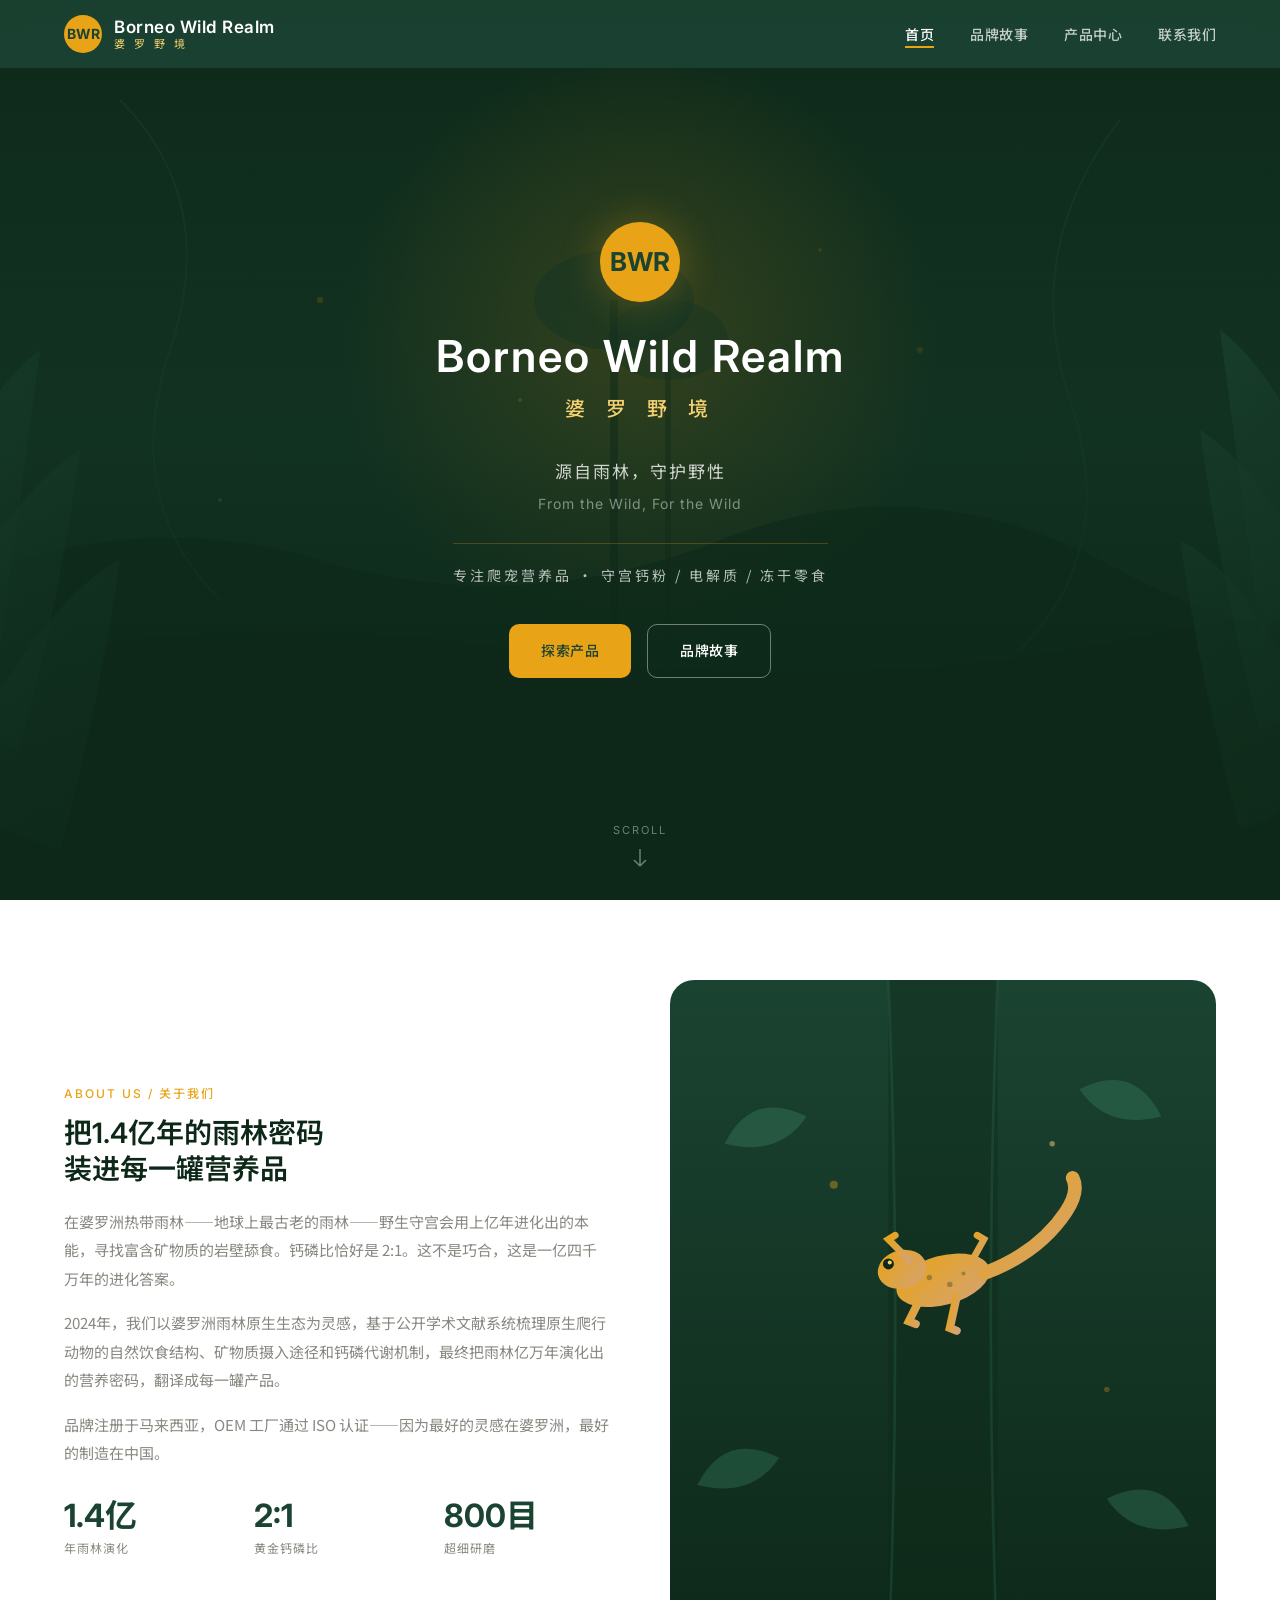
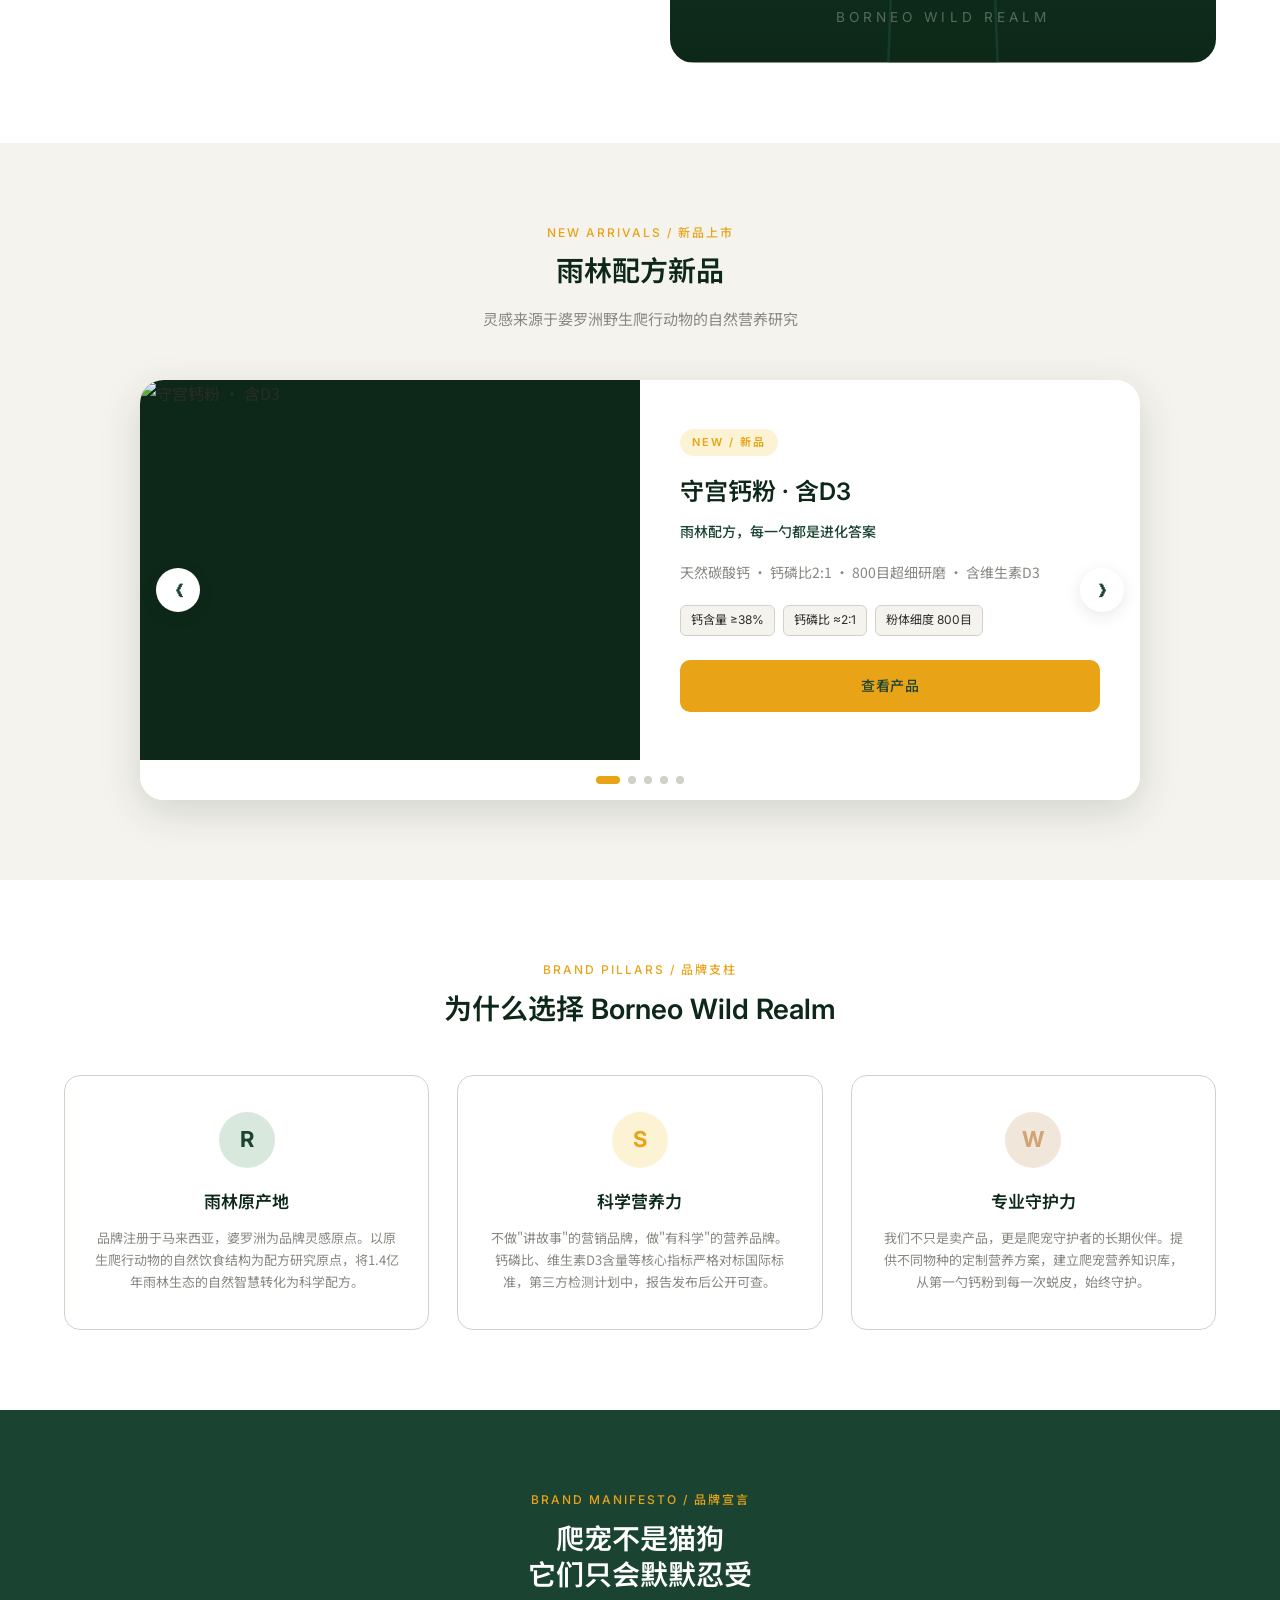
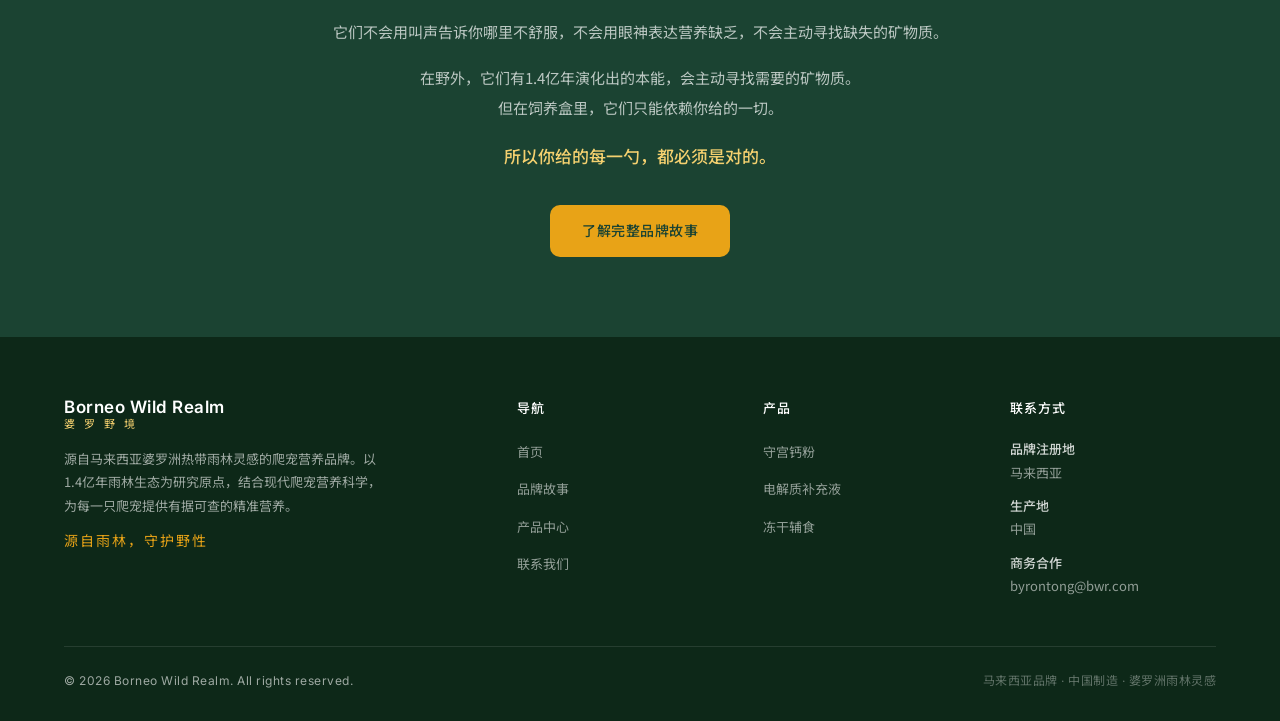
==== index.html @ 3289ec3a "Update brand content per new strategy docs - Fix compliance red lines: change field research claims " ====
<!DOCTYPE html>
<html lang="zh-CN">
<head>
  <meta charset="UTF-8">
  <meta name="viewport" content="width=device-width, initial-scale=1.0">
  <title>Borneo Wild Realm 婆罗野境 | 源自雨林，守护野性</title>
  <meta name="description" content="Borneo Wild Realm 婆罗野境 — 源自马来西亚婆罗洲雨林灵感的爬宠营养品牌。主营守宫钙粉、电解质补充液、冻干爬宠零食。马来西亚品牌，中国制造。">
  <meta name="keywords" content="爬宠营养,守宫钙粉,爬宠钙粉,电解质,冻干零食,Borneo Wild Realm,婆罗野境,豹纹守宫">
  <link rel="icon" href="data:image/svg+xml,<svg xmlns='http://www.w3.org/2000/svg' viewBox='0 0 100 100'><circle cx='50' cy='50' r='50' fill='%23E8A317'/><text x='50' y='62' text-anchor='middle' font-family='Inter,sans-serif' font-size='32' font-weight='700' fill='%231B4332'>BWR</text></svg>">
  <link rel="stylesheet" href="css/style.css">
</head>
<body>

  <!-- ========== 导航栏 ========== -->
  <nav class="navbar">
    <div class="nav-inner">
      <a href="index.html" class="nav-logo">
        <div class="nav-logo-icon">BWR</div>
        <div class="nav-logo-text">
          Borneo Wild Realm
          <div class="cn">婆 罗 野 境</div>
        </div>
      </a>
      <button class="nav-toggle" aria-label="菜单">
        <span></span><span></span><span></span>
      </button>
      <ul class="nav-links">
        <li><a href="index.html">首页</a></li>
        <li><a href="story.html">品牌故事</a></li>
        <li><a href="products.html">产品中心</a></li>
        <li><a href="contact.html">联系我们</a></li>
      </ul>
    </div>
  </nav>

  <!-- ========== Hero Banner ========== -->
  <section class="hero">
    <div class="hero-bg">
      <!-- 雨林主题 SVG 插画 -->
      <svg viewBox="0 0 1440 900" preserveAspectRatio="xMidYMid slice" xmlns="http://www.w3.org/2000/svg">
        <defs>
          <linearGradient id="skyGrad" x1="0" y1="0" x2="0" y2="1">
            <stop offset="0%" stop-color="#0D2818"/>
            <stop offset="50%" stop-color="#1B4332"/>
            <stop offset="100%" stop-color="#0D2818"/>
          </linearGradient>
          <linearGradient id="leafGrad" x1="0" y1="0" x2="1" y2="1">
            <stop offset="0%" stop-color="#2D6A4F"/>
            <stop offset="100%" stop-color="#1B4332"/>
          </linearGradient>
          <radialGradient id="sunGlow" cx="0.5" cy="0.5" r="0.5">
            <stop offset="0%" stop-color="#E8A317" stop-opacity="0.4"/>
            <stop offset="100%" stop-color="#E8A317" stop-opacity="0"/>
          </radialGradient>
        </defs>
        <!-- 背景渐变 -->
        <rect width="1440" height="900" fill="url(#skyGrad)"/>
        <!-- 阳光光晕 -->
        <circle cx="720" cy="350" r="300" fill="url(#sunGlow)"/>
        <!-- 远景山轮廓 -->
        <path d="M0,600 Q200,500 400,560 T800,540 T1200,570 T1440,550 L1440,900 L0,900 Z" fill="#0D2818" opacity="0.6"/>
        <path d="M0,680 Q300,600 600,650 T1200,640 T1440,660 L1440,900 L0,900 Z" fill="#0D2818" opacity="0.8"/>
        <!-- 左侧大叶植物 -->
        <g transform="translate(0,200)">
          <path d="M-20,400 Q50,200 120,150 Q100,300 80,450 Q40,430 -20,400 Z" fill="url(#leafGrad)" opacity="0.7"/>
          <path d="M-20,500 Q80,300 160,250 Q140,400 100,550 Q50,530 -20,500 Z" fill="url(#leafGrad)" opacity="0.6"/>
          <path d="M20,600 Q120,400 200,360 Q180,500 140,650 Q80,630 20,600 Z" fill="url(#leafGrad)" opacity="0.5"/>
        </g>
        <!-- 右侧大叶植物 -->
        <g transform="translate(1240,180)">
          <path d="M200,400 Q130,200 60,150 Q80,300 100,450 Q140,430 200,400 Z" fill="url(#leafGrad)" opacity="0.7"/>
          <path d="M200,500 Q120,300 40,250 Q60,400 100,550 Q150,530 200,500 Z" fill="url(#leafGrad)" opacity="0.6"/>
          <path d="M180,600 Q100,400 20,360 Q40,500 80,650 Q130,630 180,600 Z" fill="url(#leafGrad)" opacity="0.5"/>
        </g>
        <!-- 树干 -->
        <rect x="690" y="300" width="8" height="600" fill="#0D2818" opacity="0.5"/>
        <rect x="745" y="350" width="6" height="550" fill="#0D2818" opacity="0.4"/>
        <!-- 树叶冠 -->
        <ellipse cx="694" cy="300" rx="80" ry="50" fill="#1B4332" opacity="0.5"/>
        <ellipse cx="748" cy="340" rx="60" ry="40" fill="#1B4332" opacity="0.4"/>
        <!-- 藤蔓 -->
        <path d="M200,100 Q300,200 250,350 Q200,500 300,600" stroke="#2D6A4F" stroke-width="2" fill="none" opacity="0.3"/>
        <path d="M1200,120 Q1100,250 1150,400 Q1200,550 1100,650" stroke="#2D6A4F" stroke-width="2" fill="none" opacity="0.3"/>
        <!-- 漂浮的光斑 -->
        <circle cx="400" cy="300" r="3" fill="#E8A317" opacity="0.4"/>
        <circle cx="900" cy="250" r="2" fill="#E8A317" opacity="0.3"/>
        <circle cx="600" cy="400" r="2" fill="#F4D06F" opacity="0.4"/>
        <circle cx="1000" cy="350" r="3" fill="#E8A317" opacity="0.3"/>
        <circle cx="300" cy="500" r="2" fill="#F4D06F" opacity="0.3"/>
      </svg>
    </div>
    <div class="hero-overlay"></div>

    <div class="hero-content">
      <div class="hero-brand-mark">BWR</div>
      <h1>Borneo Wild Realm</h1>
      <div class="cn-name">婆 罗 野 境</div>
      <div class="slogan">源自雨林，守护野性</div>
      <div class="slogan-en">From the Wild, For the Wild</div>
      <div class="hero-business-line">专注爬宠营养品 · 守宫钙粉 / 电解质 / 冻干零食</div>
      <div class="hero-actions">
        <a href="products.html" class="btn btn-primary">探索产品</a>
        <a href="story.html" class="btn btn-outline">品牌故事</a>
      </div>
    </div>

    <div class="hero-scroll">
      <span>SCROLL</span>
      <svg width="14" height="20" viewBox="0 0 14 20" fill="none"><path d="M7 1V18M7 18L1 12M7 18L13 12" stroke="currentColor" stroke-width="1.5"/></svg>
    </div>
  </section>

  <!-- ========== 品牌简介 ========== -->
  <section class="bg-white">
    <div class="container">
      <div class="brand-intro">
        <div class="brand-intro-text fade-in">
          <div class="section-label">ABOUT US / 关于我们</div>
          <h2 class="section-title">把1.4亿年的雨林密码<br>装进每一罐营养品</h2>
          <p>在婆罗洲热带雨林——地球上最古老的雨林——野生守宫会用上亿年进化出的本能，寻找富含矿物质的岩壁舔食。钙磷比恰好是 2:1。这不是巧合，这是一亿四千万年的进化答案。</p>
          <p>2024年，我们以婆罗洲雨林原生生态为灵感，基于公开学术文献系统梳理原生爬行动物的自然饮食结构、矿物质摄入途径和钙磷代谢机制，最终把雨林亿万年演化出的营养密码，翻译成每一罐产品。</p>
          <p>品牌注册于马来西亚，OEM 工厂通过 ISO 认证——因为最好的灵感在婆罗洲，最好的制造在中国。</p>
          <div class="brand-intro-stats">
            <div class="stat-item">
              <div class="stat-num">1.4亿</div>
              <div class="stat-label">年雨林演化</div>
            </div>
            <div class="stat-item">
              <div class="stat-num">2:1</div>
              <div class="stat-label">黄金钙磷比</div>
            </div>
            <div class="stat-item">
              <div class="stat-num">800目</div>
              <div class="stat-label">超细研磨</div>
            </div>
          </div>
        </div>
        <div class="brand-intro-visual fade-in fade-in-delay-1">
          <!-- 雨林守宫 SVG 插画 -->
          <svg viewBox="0 0 400 500" xmlns="http://www.w3.org/2000/svg">
            <defs>
              <linearGradient id="bgGrad" x1="0" y1="0" x2="0" y2="1">
                <stop offset="0%" stop-color="#1B4332"/>
                <stop offset="100%" stop-color="#0D2818"/>
              </linearGradient>
              <linearGradient id="geckoGrad" x1="0" y1="0" x2="1" y2="1">
                <stop offset="0%" stop-color="#E8A317"/>
                <stop offset="100%" stop-color="#D4A373"/>
              </linearGradient>
            </defs>
            <rect width="400" height="500" fill="url(#bgGrad)"/>
            <!-- 树干 -->
            <rect x="160" y="0" width="80" height="500" fill="#0D2818" opacity="0.4"/>
            <path d="M160,0 Q170,250 160,500" stroke="#2D6A4F" stroke-width="2" fill="none" opacity="0.3"/>
            <path d="M240,0 Q230,250 240,500" stroke="#2D6A4F" stroke-width="2" fill="none" opacity="0.3"/>
            <!-- 叶子 -->
            <path d="M100,100 Q60,80 40,120 Q80,130 100,100 Z" fill="#2D6A4F" opacity="0.6"/>
            <path d="M300,80 Q340,60 360,100 Q320,110 300,80 Z" fill="#2D6A4F" opacity="0.6"/>
            <path d="M80,350 Q40,330 20,370 Q60,380 80,350 Z" fill="#2D6A4F" opacity="0.5"/>
            <path d="M320,380 Q360,360 380,400 Q340,410 320,380 Z" fill="#2D6A4F" opacity="0.5"/>
            <!-- 守宫身体 -->
            <g transform="translate(200,220)">
              <!-- 身体 -->
              <ellipse cx="0" cy="0" rx="35" ry="18" fill="url(#geckoGrad)" transform="rotate(-15)"/>
              <!-- 头部 -->
              <ellipse cx="-30" cy="-8" rx="18" ry="14" fill="url(#geckoGrad)" transform="rotate(-15 -30 -8)"/>
              <!-- 眼睛 -->
              <circle cx="-40" cy="-12" r="4" fill="#0D2818"/>
              <circle cx="-39" cy="-13" r="1.5" fill="#F4D06F"/>
              <!-- 尾巴 -->
              <path d="M30,-5 Q70,-20 90,-50 Q100,-65 95,-75" stroke="url(#geckoGrad)" stroke-width="10" fill="none" stroke-linecap="round"/>
              <!-- 腿 -->
              <path d="M-15,10 L-25,30 L-20,32" stroke="url(#geckoGrad)" stroke-width="6" fill="none" stroke-linecap="round"/>
              <path d="M10,12 L5,35 L10,37" stroke="url(#geckoGrad)" stroke-width="6" fill="none" stroke-linecap="round"/>
              <path d="M-25,-15 L-40,-30 L-35,-33" stroke="url(#geckoGrad)" stroke-width="5" fill="none" stroke-linecap="round"/>
              <path d="M20,-12 L30,-30 L25,-33" stroke="url(#geckoGrad)" stroke-width="5" fill="none" stroke-linecap="round"/>
              <!-- 斑点 -->
              <circle cx="-10" cy="-2" r="2" fill="#0D2818" opacity="0.3"/>
              <circle cx="5" cy="3" r="2" fill="#0D2818" opacity="0.3"/>
              <circle cx="15" cy="-5" r="1.5" fill="#0D2818" opacity="0.3"/>
            </g>
            <!-- 光斑 -->
            <circle cx="120" cy="150" r="3" fill="#E8A317" opacity="0.4"/>
            <circle cx="280" cy="120" r="2" fill="#F4D06F" opacity="0.5"/>
            <circle cx="320" cy="300" r="2" fill="#E8A317" opacity="0.3"/>
            <!-- 品牌标识 -->
            <text x="200" y="470" text-anchor="middle" font-family="Inter,sans-serif" font-size="10" fill="rgba(255,255,255,0.3)" letter-spacing="3">BORNEO WILD REALM</text>
          </svg>
        </div>
      </div>
    </div>
  </section>

  <!-- ========== 新品轮播 ========== -->
  <section class="bg-limestone">
    <div class="container">
      <div class="text-center fade-in" style="margin-bottom:48px;">
        <div class="section-label">NEW ARRIVALS / 新品上市</div>
        <h2 class="section-title">雨林配方新品</h2>
        <p class="section-subtitle" style="margin:0 auto 0;">灵感来源于婆罗洲野生爬行动物的自然营养研究</p>
      </div>

      <div class="product-carousel fade-in">
        <button class="carousel-prev" aria-label="上一个">&#10094;</button>
        <button class="carousel-next" aria-label="下一个">&#10095;</button>
        <div class="carousel-viewport">
          <div class="carousel-track">
            <!-- 轮播内容由 JS 动态渲染 -->
          </div>
        </div>
        <div class="carousel-dots">
          <!-- 圆点由 JS 动态生成 -->
        </div>
      </div>
    </div>
  </section>

  <!-- ========== 品牌三大支柱 ========== -->
  <section class="bg-white">
    <div class="container">
      <div class="text-center fade-in" style="margin-bottom:48px;">
        <div class="section-label">BRAND PILLARS / 品牌支柱</div>
        <h2 class="section-title">为什么选择 Borneo Wild Realm</h2>
      </div>
      <div class="pillars-grid">
        <div class="pillar-card fade-in">
          <div class="pillar-icon">R</div>
          <h3>雨林原产地</h3>
          <p>品牌注册于马来西亚，婆罗洲为品牌灵感原点。以原生爬行动物的自然饮食结构为配方研究原点，将1.4亿年雨林生态的自然智慧转化为科学配方。</p>
        </div>
        <div class="pillar-card fade-in fade-in-delay-1">
          <div class="pillar-icon" style="background:var(--bw-amber-pale);color:var(--bw-amber);">S</div>
          <h3>科学营养力</h3>
          <p>不做"讲故事"的营销品牌，做"有科学"的营养品牌。钙磷比、维生素D3含量等核心指标严格对标国际标准，第三方检测计划中，报告发布后公开可查。</p>
        </div>
        <div class="pillar-card fade-in fade-in-delay-2">
          <div class="pillar-icon" style="background:#F0E6D9;color:var(--bw-earth);">W</div>
          <h3>专业守护力</h3>
          <p>我们不只是卖产品，更是爬宠守护者的长期伙伴。提供不同物种的定制营养方案，建立爬宠营养知识库，从第一勺钙粉到每一次蜕皮，始终守护。</p>
        </div>
      </div>
    </div>
  </section>

  <!-- ========== 品牌宣言 CTA ========== -->
  <section class="bg-rainforest">
    <div class="container-sm text-center fade-in">
      <div class="section-label" style="color:var(--bw-amber);">BRAND MANIFESTO / 品牌宣言</div>
      <h2 class="section-title" style="margin-bottom:24px;">爬宠不是猫狗<br>它们只会默默忍受</h2>
      <p style="font-size:15px;color:rgba(255,255,255,0.7);line-height:2;margin-bottom:16px;">
        它们不会用叫声告诉你哪里不舒服，不会用眼神表达营养缺乏，不会主动寻找缺失的矿物质。
      </p>
      <p style="font-size:15px;color:rgba(255,255,255,0.7);line-height:2;margin-bottom:16px;">
        在野外，它们有1.4亿年演化出的本能，会主动寻找需要的矿物质。<br>
        但在饲养盒里，它们只能依赖你给的一切。
      </p>
      <p style="font-size:17px;color:var(--bw-amber-light);line-height:2;margin-bottom:32px;font-weight:500;">
        所以你给的每一勺，都必须是对的。
      </p>
      <a href="story.html" class="btn btn-primary">了解完整品牌故事</a>
    </div>
  </section>

  <!-- ========== 页脚 ========== -->
  <footer class="footer">
    <div class="container">
      <div class="footer-grid">
        <div class="footer-brand">
          <div class="nav-logo-text">
            Borneo Wild Realm
            <div class="cn" style="color:var(--bw-amber-light);letter-spacing:3px;font-size:11px;">婆 罗 野 境</div>
          </div>
          <p>源自马来西亚婆罗洲热带雨林灵感的爬宠营养品牌。以1.4亿年雨林生态为研究原点，结合现代爬宠营养科学，为每一只爬宠提供有据可查的精准营养。</p>
          <div class="slogan">源自雨林，守护野性</div>
        </div>
        <div class="footer-col">
          <h4>导航</h4>
          <ul>
            <li><a href="index.html">首页</a></li>
            <li><a href="story.html">品牌故事</a></li>
            <li><a href="products.html">产品中心</a></li>
            <li><a href="contact.html">联系我们</a></li>
          </ul>
        </div>
        <div class="footer-col">
          <h4>产品</h4>
          <ul>
            <li><a href="products.html">守宫钙粉</a></li>
            <li><a href="products.html">电解质补充液</a></li>
            <li><a href="products.html">冻干辅食</a></li>
          </ul>
        </div>
        <div class="footer-col">
          <h4>联系方式</h4>
          <div class="contact-item">
            <strong>品牌注册地</strong><br>马来西亚
          </div>
          <div class="contact-item" style="margin-top:10px;">
            <strong>生产地</strong><br>中国
          </div>
          <div class="contact-item" style="margin-top:10px;">
            <strong>商务合作</strong><br>byrontong@bwr.com
          </div>
        </div>
      </div>
      <div class="footer-bottom">
        <span>&copy; 2026 Borneo Wild Realm. All rights reserved.</span>
        <span class="brand-line">马来西亚品牌 · 中国制造 · 婆罗洲雨林灵感</span>
      </div>
    </div>
  </footer>

  <script src="js/products.js"></script>
  <script src="js/main.js"></script>
</body>
</html>
---- css/style.css ----
/* ============================================
   Borneo Wild Realm | 婆罗野境
   品牌官网共享样式
   ============================================ */

/* ---------- 字体 ---------- */
@import url('https://fonts.googleapis.com/css2?family=Inter:wght@400;500;600;700&family=Noto+Sans+SC:wght@400;500;700&display=swap');

/* ---------- 设计变量 ---------- */
:root {
  /* 品牌色彩系统 */
  --bw-rainforest: #1B4332;
  --bw-rainforest-light: #2D6A4F;
  --bw-rainforest-pale: #D8E8DC;
  --bw-jungle-dark: #0D2818;
  --bw-amber: #E8A317;
  --bw-amber-light: #F4D06F;
  --bw-amber-pale: #FCF3D5;
  --bw-earth: #D4A373;
  --bw-earth-light: #E8C9A0;
  --bw-limestone: #F5F3EE;
  --bw-charcoal: #2C2C2A;
  --bw-gray-500: #888780;
  --bw-gray-300: #D3D1C7;
  --bw-gray-100: #F1EFE8;
  --bw-white: #FFFFFF;

  /* 字体 */
  --bw-font-primary: 'Inter', 'Noto Sans SC', system-ui, sans-serif;
  --bw-font-body: 'Noto Sans SC', 'Inter', system-ui, sans-serif;

  /* 圆角 */
  --bw-radius-sm: 6px;
  --bw-radius-md: 10px;
  --bw-radius-lg: 16px;
  --bw-radius-xl: 24px;

  /* 阴影 */
  --bw-shadow-sm: 0 1px 3px rgba(13, 40, 24, 0.08);
  --bw-shadow-md: 0 4px 16px rgba(13, 40, 24, 0.1);
  --bw-shadow-lg: 0 12px 40px rgba(13, 40, 24, 0.15);

  /* 过渡 */
  --bw-transition: 0.35s cubic-bezier(0.4, 0, 0.2, 1);

  /* 容器宽度 */
  --bw-container: 1200px;
}

/* ---------- 基础重置 ---------- */
* {
  margin: 0;
  padding: 0;
  box-sizing: border-box;
}

html {
  scroll-behavior: smooth;
  -webkit-text-size-adjust: 100%;
}

body {
  font-family: var(--bw-font-body);
  background: var(--bw-limestone);
  color: var(--bw-charcoal);
  line-height: 1.7;
  -webkit-font-smoothing: antialiased;
  -moz-osx-font-smoothing: grayscale;
  overflow-x: hidden;
}

img {
  max-width: 100%;
  height: auto;
  display: block;
}

a {
  color: inherit;
  text-decoration: none;
  transition: color var(--bw-transition);
}

ul {
  list-style: none;
}

/* ---------- 容器 ---------- */
.container {
  max-width: var(--bw-container);
  margin: 0 auto;
  padding: 0 24px;
}

.container-sm {
  max-width: 800px;
  margin: 0 auto;
  padding: 0 24px;
}

/* ============================================
   导航栏
   ============================================ */
.navbar {
  position: fixed;
  top: 0;
  left: 0;
  width: 100%;
  z-index: 1000;
  background: rgba(27, 67, 50, 0.92);
  backdrop-filter: blur(12px);
  -webkit-backdrop-filter: blur(12px);
  transition: background var(--bw-transition), box-shadow var(--bw-transition);
}

.navbar.scrolled {
  background: rgba(13, 40, 24, 0.96);
  box-shadow: 0 2px 20px rgba(0, 0, 0, 0.15);
}

.nav-inner {
  max-width: var(--bw-container);
  margin: 0 auto;
  padding: 0 24px;
  height: 68px;
  display: flex;
  align-items: center;
  justify-content: space-between;
}

.nav-logo {
  display: flex;
  align-items: center;
  gap: 12px;
}

.nav-logo-icon {
  width: 38px;
  height: 38px;
  border-radius: 50%;
  background: var(--bw-amber);
  display: flex;
  align-items: center;
  justify-content: center;
  font-family: var(--bw-font-primary);
  font-weight: 700;
  font-size: 14px;
  color: var(--bw-rainforest);
  flex-shrink: 0;
}

.nav-logo-text {
  font-family: var(--bw-font-primary);
  font-size: 17px;
  font-weight: 600;
  color: var(--bw-white);
  letter-spacing: 0.5px;
  line-height: 1.2;
}

.nav-logo-text .cn {
  font-size: 11px;
  color: var(--bw-amber-light);
  letter-spacing: 3px;
  font-weight: 400;
}

.nav-links {
  display: flex;
  align-items: center;
  gap: 36px;
}

.nav-links a {
  font-size: 14px;
  color: rgba(255, 255, 255, 0.75);
  font-weight: 500;
  letter-spacing: 0.5px;
  position: relative;
  padding: 4px 0;
}

.nav-links a::after {
  content: '';
  position: absolute;
  bottom: 0;
  left: 0;
  width: 0;
  height: 2px;
  background: var(--bw-amber);
  transition: width var(--bw-transition);
}

.nav-links a:hover,
.nav-links a.active {
  color: var(--bw-white);
}

.nav-links a:hover::after,
.nav-links a.active::after {
  width: 100%;
}

/* 移动端汉堡菜单 */
.nav-toggle {
  display: none;
  flex-direction: column;
  gap: 5px;
  cursor: pointer;
  padding: 8px;
  background: none;
  border: none;
}

.nav-toggle span {
  width: 24px;
  height: 2px;
  background: var(--bw-white);
  border-radius: 2px;
  transition: all var(--bw-transition);
}

.nav-toggle.active span:nth-child(1) {
  transform: translateY(7px) rotate(45deg);
}

.nav-toggle.active span:nth-child(2) {
  opacity: 0;
}

.nav-toggle.active span:nth-child(3) {
  transform: translateY(-7px) rotate(-45deg);
}

/* ============================================
   通用区块
   ============================================ */
section {
  padding: 80px 0;
}

.section-label {
  font-family: var(--bw-font-primary);
  font-size: 12px;
  font-weight: 500;
  text-transform: uppercase;
  letter-spacing: 2px;
  color: var(--bw-amber);
  margin-bottom: 10px;
}

.section-title {
  font-family: var(--bw-font-primary);
  font-size: 28px;
  font-weight: 600;
  color: var(--bw-jungle-dark);
  margin-bottom: 16px;
  line-height: 1.3;
}

.section-subtitle {
  font-size: 15px;
  color: var(--bw-gray-500);
  max-width: 640px;
  margin-bottom: 48px;
  line-height: 1.8;
}

.bg-white { background: var(--bw-white); }
.bg-limestone { background: var(--bw-limestone); }
.bg-rainforest { background: var(--bw-rainforest); color: var(--bw-white); }
.bg-rainforest .section-title { color: var(--bw-white); }
.bg-rainforest .section-subtitle { color: rgba(255, 255, 255, 0.7); }

.text-center { text-align: center; }

/* ============================================
   按钮
   ============================================ */
.btn {
  display: inline-flex;
  align-items: center;
  justify-content: center;
  gap: 8px;
  padding: 14px 32px;
  font-family: var(--bw-font-primary);
  font-size: 14px;
  font-weight: 500;
  letter-spacing: 0.5px;
  border-radius: var(--bw-radius-md);
  border: none;
  cursor: pointer;
  transition: all var(--bw-transition);
  text-decoration: none;
}

.btn-primary {
  background: var(--bw-amber);
  color: var(--bw-rainforest);
}

.btn-primary:hover {
  background: var(--bw-amber-light);
  transform: translateY(-2px);
  box-shadow: 0 6px 20px rgba(232, 163, 23, 0.35);
}

.btn-outline {
  background: transparent;
  color: var(--bw-white);
  border: 1.5px solid rgba(255, 255, 255, 0.4);
}

.btn-outline:hover {
  border-color: var(--bw-amber);
  color: var(--bw-amber);
}

.btn-dark {
  background: var(--bw-rainforest);
  color: var(--bw-white);
}

.btn-dark:hover {
  background: var(--bw-jungle-dark);
  transform: translateY(-2px);
  box-shadow: var(--bw-shadow-md);
}

/* ============================================
   滚动淡入动画
   ============================================ */
.fade-in {
  opacity: 0;
  transform: translateY(40px);
  transition: opacity 0.7s ease, transform 0.7s ease;
}

.fade-in.visible {
  opacity: 1;
  transform: translateY(0);
}

.fade-in-delay-1 {
  transition-delay: 0.1s;
}
.fade-in-delay-2 {
  transition-delay: 0.2s;
}
.fade-in-delay-3 {
  transition-delay: 0.3s;
}
.fade-in-delay-4 {
  transition-delay: 0.4s;
}

/* ============================================
   页脚
   ============================================ */
.footer {
  background: var(--bw-jungle-dark);
  color: rgba(255, 255, 255, 0.6);
  padding: 60px 0 30px;
}

.footer-grid {
  display: grid;
  grid-template-columns: 2fr 1fr 1fr 1fr;
  gap: 40px;
  margin-bottom: 48px;
}

.footer-brand .nav-logo-text {
  color: var(--bw-white);
  margin-bottom: 16px;
}

.footer-brand p {
  font-size: 13px;
  line-height: 1.8;
  max-width: 320px;
}

.footer-brand .slogan {
  font-family: var(--bw-font-primary);
  font-size: 14px;
  color: var(--bw-amber);
  letter-spacing: 2px;
  margin-top: 12px;
}

.footer-col h4 {
  font-family: var(--bw-font-primary);
  font-size: 13px;
  font-weight: 500;
  color: var(--bw-white);
  letter-spacing: 1px;
  margin-bottom: 18px;
  text-transform: uppercase;
}

.footer-col li {
  margin-bottom: 10px;
}

.footer-col a {
  font-size: 13px;
  color: rgba(255, 255, 255, 0.55);
}

.footer-col a:hover {
  color: var(--bw-amber);
}

.footer-col .contact-item {
  font-size: 13px;
  color: rgba(255, 255, 255, 0.55);
  line-height: 1.8;
}

.footer-col .contact-item strong {
  color: rgba(255, 255, 255, 0.8);
  font-weight: 500;
}

.footer-bottom {
  border-top: 1px solid rgba(255, 255, 255, 0.1);
  padding-top: 24px;
  display: flex;
  justify-content: space-between;
  align-items: center;
  font-size: 12px;
  font-family: var(--bw-font-primary);
  letter-spacing: 0.5px;
}

.footer-bottom .brand-line {
  color: rgba(255, 255, 255, 0.35);
}

/* ============================================
   响应式
   ============================================ */
@media (max-width: 968px) {
  .footer-grid {
    grid-template-columns: 1fr 1fr;
    gap: 32px;
  }
}

@media (max-width: 768px) {
  section {
    padding: 56px 0;
  }

  .section-title {
    font-size: 22px;
  }

  .container,
  .container-sm {
    padding: 0 20px;
  }

  /* 移动端导航 */
  .nav-toggle {
    display: flex;
  }

  .nav-links {
    position: fixed;
    top: 68px;
    left: 0;
    width: 100%;
    background: var(--bw-jungle-dark);
    flex-direction: column;
    padding: 24px;
    gap: 20px;
    transform: translateY(-150%);
    transition: transform var(--bw-transition);
    box-shadow: 0 8px 32px rgba(0, 0, 0, 0.2);
  }

  .nav-links.open {
    transform: translateY(0);
  }

  .nav-links a {
    font-size: 15px;
    width: 100%;
    padding: 8px 0;
  }

  .footer-grid {
    grid-template-columns: 1fr;
    gap: 28px;
  }

  .footer-bottom {
    flex-direction: column;
    gap: 12px;
    text-align: center;
  }
}

@media (max-width: 480px) {
  .nav-logo-text {
    font-size: 15px;
  }

  .nav-logo-text .cn {
    font-size: 10px;
    letter-spacing: 2px;
  }

  .section-title {
    font-size: 20px;
  }

  .btn {
    padding: 12px 24px;
    font-size: 13px;
  }
}

/* ============================================
   首页 — Hero Banner
   ============================================ */
.hero {
  position: relative;
  min-height: 100vh;
  display: flex;
  align-items: center;
  justify-content: center;
  text-align: center;
  overflow: hidden;
  background: var(--bw-jungle-dark);
}

.hero-bg {
  position: absolute;
  top: 0;
  left: 0;
  width: 100%;
  height: 100%;
  z-index: 0;
}

.hero-bg svg {
  width: 100%;
  height: 100%;
  object-fit: cover;
}

.hero-overlay {
  position: absolute;
  top: 0;
  left: 0;
  width: 100%;
  height: 100%;
  background: linear-gradient(180deg, rgba(13, 40, 24, 0.4) 0%, rgba(13, 40, 24, 0.7) 60%, rgba(13, 40, 24, 0.9) 100%);
  z-index: 1;
}

.hero-content {
  position: relative;
  z-index: 2;
  max-width: 720px;
  padding: 0 24px;
  animation: heroFadeIn 1.2s ease;
}

@keyframes heroFadeIn {
  from {
    opacity: 0;
    transform: translateY(30px);
  }
  to {
    opacity: 1;
    transform: translateY(0);
  }
}

.hero-brand-mark {
  width: 80px;
  height: 80px;
  border-radius: 50%;
  background: var(--bw-amber);
  display: inline-flex;
  align-items: center;
  justify-content: center;
  font-family: var(--bw-font-primary);
  font-weight: 700;
  font-size: 26px;
  color: var(--bw-rainforest);
  margin-bottom: 28px;
  box-shadow: 0 0 40px rgba(232, 163, 23, 0.3);
}

.hero h1 {
  font-family: var(--bw-font-primary);
  font-size: 44px;
  font-weight: 600;
  color: var(--bw-white);
  letter-spacing: 2px;
  margin-bottom: 8px;
  line-height: 1.2;
}

.hero .cn-name {
  font-size: 20px;
  color: var(--bw-amber-light);
  letter-spacing: 8px;
  margin-bottom: 32px;
  font-weight: 500;
}

.hero .slogan {
  font-size: 17px;
  color: rgba(255, 255, 255, 0.8);
  letter-spacing: 2px;
  margin-bottom: 6px;
}

.hero .slogan-en {
  font-family: var(--bw-font-primary);
  font-size: 14px;
  color: rgba(255, 255, 255, 0.45);
  letter-spacing: 1px;
  margin-bottom: 28px;
}

.hero-business-line {
  font-size: 14px;
  color: rgba(255, 255, 255, 0.7);
  letter-spacing: 3px;
  margin-bottom: 36px;
  padding-top: 20px;
  border-top: 1px solid rgba(232, 163, 23, 0.25);
  display: inline-block;
}

.hero-actions {
  display: flex;
  gap: 16px;
  justify-content: center;
  flex-wrap: wrap;
}

.hero-scroll {
  position: absolute;
  bottom: 32px;
  left: 50%;
  transform: translateX(-50%);
  z-index: 2;
  display: flex;
  flex-direction: column;
  align-items: center;
  gap: 8px;
  color: rgba(255, 255, 255, 0.4);
  font-size: 11px;
  font-family: var(--bw-font-primary);
  letter-spacing: 2px;
  animation: scrollBounce 2s ease-in-out infinite;
}

@keyframes scrollBounce {
  0%, 100% { transform: translateX(-50%) translateY(0); }
  50% { transform: translateX(-50%) translateY(8px); }
}

/* ============================================
   首页 — 产品轮播
   ============================================ */
.product-carousel {
  position: relative;
  max-width: 1000px;
  margin: 0 auto;
  border-radius: var(--bw-radius-xl);
  overflow: hidden;
  background: var(--bw-white);
  box-shadow: var(--bw-shadow-lg);
}

.carousel-viewport {
  overflow: hidden;
}

.carousel-track {
  display: flex;
  transition: transform 0.6s cubic-bezier(0.4, 0, 0.2, 1);
}

.carousel-slide {
  min-width: 100%;
  display: flex;
}

.carousel-content {
  display: grid;
  grid-template-columns: 1fr 1fr;
  width: 100%;
  min-height: 380px;
}

.carousel-image {
  display: flex;
  align-items: center;
  justify-content: center;
  background: var(--bw-gray-100);
  padding: 40px;
  overflow: hidden;
  position: relative;
}

.carousel-image svg,
.carousel-image img {
  max-width: 220px;
  max-height: 220px;
  width: 100%;
}

/* 轮播中真实产品图充满背景 */
.carousel-image img.product-real-img {
  position: absolute;
  inset: 0;
  width: 100%;
  height: 100%;
  max-width: 100%;
  max-height: 100%;
  object-fit: cover;
  padding: 0;
}

.carousel-image:has(img.product-real-img) {
  padding: 0;
  background: var(--bw-jungle-dark);
}

.carousel-image:has(img.product-real-img)::after {
  content: '';
  position: absolute;
  inset: 0;
  background: linear-gradient(to right, transparent 30%, rgba(13, 40, 24, 0.55) 70%, rgba(13, 40, 24, 0.85) 100%);
  pointer-events: none;
}

.carousel-info {
  padding: 48px 40px;
  display: flex;
  flex-direction: column;
  justify-content: center;
}

.carousel-badge {
  display: inline-block;
  font-family: var(--bw-font-primary);
  font-size: 11px;
  font-weight: 600;
  letter-spacing: 2px;
  color: var(--bw-amber);
  background: var(--bw-amber-pale);
  padding: 4px 12px;
  border-radius: 20px;
  margin-bottom: 16px;
  width: fit-content;
}

.carousel-title {
  font-family: var(--bw-font-primary);
  font-size: 24px;
  font-weight: 600;
  color: var(--bw-jungle-dark);
  margin-bottom: 8px;
}

.carousel-tagline {
  font-size: 14px;
  color: var(--bw-rainforest);
  font-weight: 500;
  margin-bottom: 16px;
}

.carousel-desc {
  font-size: 14px;
  color: var(--bw-gray-500);
  line-height: 1.8;
  margin-bottom: 20px;
}

.carousel-specs {
  display: flex;
  flex-wrap: wrap;
  gap: 8px;
  margin-bottom: 24px;
}

.carousel-spec {
  font-family: var(--bw-font-primary);
  font-size: 12px;
  color: var(--bw-charcoal);
  background: var(--bw-limestone);
  padding: 4px 10px;
  border-radius: var(--bw-radius-sm);
  border: 1px solid var(--bw-gray-300);
}

.carousel-dots {
  display: flex;
  justify-content: center;
  gap: 8px;
  padding: 16px 0;
  background: var(--bw-white);
}

.carousel-dot {
  width: 8px;
  height: 8px;
  border-radius: 50%;
  background: var(--bw-gray-300);
  border: none;
  cursor: pointer;
  transition: all var(--bw-transition);
}

.carousel-dot.active {
  background: var(--bw-amber);
  width: 24px;
  border-radius: 4px;
}

.carousel-prev,
.carousel-next {
  position: absolute;
  top: 50%;
  transform: translateY(-50%);
  width: 44px;
  height: 44px;
  border-radius: 50%;
  background: var(--bw-white);
  border: none;
  box-shadow: var(--bw-shadow-md);
  cursor: pointer;
  display: flex;
  align-items: center;
  justify-content: center;
  font-size: 18px;
  color: var(--bw-rainforest);
  z-index: 5;
  transition: all var(--bw-transition);
}

.carousel-prev { left: 16px; }
.carousel-next { right: 16px; }

.carousel-prev:hover,
.carousel-next:hover {
  background: var(--bw-amber);
  color: var(--bw-rainforest);
}

/* ============================================
   首页 — 品牌简介
   ============================================ */
.brand-intro {
  display: grid;
  grid-template-columns: 1fr 1fr;
  gap: 60px;
  align-items: center;
}

.brand-intro-text .section-title {
  margin-bottom: 20px;
}

.brand-intro-text p {
  font-size: 15px;
  color: var(--bw-gray-500);
  line-height: 1.9;
  margin-bottom: 16px;
}

.brand-intro-stats {
  display: grid;
  grid-template-columns: repeat(3, 1fr);
  gap: 24px;
  margin-top: 32px;
}

.stat-item .stat-num {
  font-family: var(--bw-font-primary);
  font-size: 32px;
  font-weight: 700;
  color: var(--bw-rainforest);
  line-height: 1;
}

.stat-item .stat-label {
  font-size: 12px;
  color: var(--bw-gray-500);
  margin-top: 6px;
  letter-spacing: 1px;
}

.brand-intro-visual {
  position: relative;
  border-radius: var(--bw-radius-xl);
  overflow: hidden;
  aspect-ratio: 4 / 5;
}

.brand-intro-visual svg {
  width: 100%;
  height: 100%;
}

/* ============================================
   首页 — 品牌支柱
   ============================================ */
.pillars-grid {
  display: grid;
  grid-template-columns: repeat(3, 1fr);
  gap: 28px;
}

.pillar-card {
  background: var(--bw-white);
  border-radius: var(--bw-radius-lg);
  padding: 36px 28px;
  text-align: center;
  border: 1px solid var(--bw-gray-300);
  transition: all var(--bw-transition);
}

.pillar-card:hover {
  transform: translateY(-4px);
  box-shadow: var(--bw-shadow-lg);
  border-color: var(--bw-rainforest-light);
}

.pillar-icon {
  width: 56px;
  height: 56px;
  border-radius: 50%;
  background: var(--bw-rainforest-pale);
  display: flex;
  align-items: center;
  justify-content: center;
  margin: 0 auto 20px;
  font-family: var(--bw-font-primary);
  font-size: 22px;
  font-weight: 700;
  color: var(--bw-rainforest);
}

.pillar-card h3 {
  font-family: var(--bw-font-primary);
  font-size: 17px;
  font-weight: 600;
  color: var(--bw-jungle-dark);
  margin-bottom: 10px;
}

.pillar-card p {
  font-size: 13px;
  color: var(--bw-gray-500);
  line-height: 1.7;
}

/* ============================================
   品牌故事页 — 通用
   ============================================ */
.story-hero {
  min-height: 60vh;
  display: flex;
  align-items: center;
  justify-content: center;
  text-align: center;
  position: relative;
  overflow: hidden;
  background: var(--bw-jungle-dark);
}

.story-hero-content {
  position: relative;
  z-index: 2;
  max-width: 700px;
  padding: 120px 24px 80px;
}

.story-hero h1 {
  font-family: var(--bw-font-primary);
  font-size: 36px;
  font-weight: 600;
  color: var(--bw-white);
  margin-bottom: 16px;
  letter-spacing: 1px;
}

.story-hero .subtitle {
  font-size: 16px;
  color: rgba(255, 255, 255, 0.6);
  line-height: 1.8;
}

/* 故事时间线 */
.story-timeline {
  position: relative;
  max-width: 800px;
  margin: 0 auto;
  padding-left: 32px;
}

.story-timeline::before {
  content: '';
  position: absolute;
  left: 8px;
  top: 0;
  bottom: 0;
  width: 2px;
  background: linear-gradient(180deg, var(--bw-rainforest-light), var(--bw-amber));
}

.timeline-item {
  position: relative;
  margin-bottom: 48px;
}

.timeline-item::before {
  content: '';
  position: absolute;
  left: -32px;
  top: 4px;
  width: 18px;
  height: 18px;
  border-radius: 50%;
  background: var(--bw-white);
  border: 3px solid var(--bw-amber);
  z-index: 1;
}

.timeline-item .timeline-date {
  font-family: var(--bw-font-primary);
  font-size: 12px;
  font-weight: 600;
  letter-spacing: 1px;
  color: var(--bw-amber);
  margin-bottom: 6px;
}

.timeline-item h3 {
  font-family: var(--bw-font-primary);
  font-size: 18px;
  font-weight: 600;
  color: var(--bw-jungle-dark);
  margin-bottom: 10px;
}

.timeline-item p {
  font-size: 14px;
  color: var(--bw-gray-500);
  line-height: 1.8;
}

/* 研发理念卡片 */
.philosophy-grid {
  display: grid;
  grid-template-columns: repeat(2, 1fr);
  gap: 24px;
}

.philosophy-card {
  background: var(--bw-white);
  border-radius: var(--bw-radius-lg);
  padding: 32px 28px;
  border: 1px solid var(--bw-gray-300);
  transition: all var(--bw-transition);
}

.philosophy-card:hover {
  box-shadow: var(--bw-shadow-md);
  transform: translateY(-2px);
}

.philosophy-card .ph-num {
  font-family: var(--bw-font-primary);
  font-size: 28px;
  font-weight: 700;
  color: var(--bw-rainforest-pale);
  margin-bottom: 8px;
}

.philosophy-card h3 {
  font-family: var(--bw-font-primary);
  font-size: 17px;
  font-weight: 600;
  color: var(--bw-jungle-dark);
  margin-bottom: 10px;
}

.philosophy-card p {
  font-size: 14px;
  color: var(--bw-gray-500);
  line-height: 1.8;
}

/* 品控标准 */
.qc-grid {
  display: grid;
  grid-template-columns: repeat(4, 1fr);
  gap: 20px;
}

.qc-card {
  text-align: center;
  padding: 28px 16px;
  background: var(--bw-white);
  border-radius: var(--bw-radius-md);
  border: 1px solid var(--bw-gray-300);
}

.qc-card .qc-icon {
  width: 48px;
  height: 48px;
  border-radius: 50%;
  background: var(--bw-rainforest);
  display: flex;
  align-items: center;
  justify-content: center;
  margin: 0 auto 14px;
  font-family: var(--bw-font-primary);
  font-size: 16px;
  font-weight: 700;
  color: var(--bw-amber);
}

.qc-card h4 {
  font-size: 14px;
  font-weight: 600;
  color: var(--bw-jungle-dark);
  margin-bottom: 6px;
}

.qc-card p {
  font-size: 12px;
  color: var(--bw-gray-500);
  line-height: 1.6;
}

/* 雨林插画板块 */
.rainforest-illustration {
  position: relative;
  border-radius: var(--bw-radius-xl);
  overflow: hidden;
  background: var(--bw-jungle-dark);
}

.rainforest-illustration svg {
  width: 100%;
  display: block;
}

.rainforest-caption {
  padding: 32px;
  text-align: center;
  color: rgba(255, 255, 255, 0.7);
}

.rainforest-caption h3 {
  font-family: var(--bw-font-primary);
  font-size: 18px;
  color: var(--bw-white);
  margin-bottom: 8px;
}

.rainforest-caption p {
  font-size: 13px;
  max-width: 600px;
  margin: 0 auto;
  line-height: 1.8;
}

/* 成分表格 */
.spec-table {
  width: 100%;
  border-collapse: collapse;
  margin-top: 24px;
  font-size: 14px;
}

.spec-table th {
  text-align: left;
  padding: 12px 16px;
  background: var(--bw-rainforest);
  color: var(--bw-white);
  font-family: var(--bw-font-primary);
  font-weight: 500;
  font-size: 13px;
}

.spec-table td {
  padding: 12px 16px;
  border-bottom: 1px solid var(--bw-gray-100);
  color: var(--bw-charcoal);
}

.spec-table tr:last-child td {
  border-bottom: none;
}

.spec-table td:last-child {
  font-family: var(--bw-font-primary);
  color: var(--bw-rainforest);
  font-weight: 500;
}

/* ============================================
   产品中心页
   ============================================ */
.products-hero {
  padding: 140px 0 60px;
  background: var(--bw-rainforest);
  color: var(--bw-white);
  text-align: center;
}

.products-hero .section-label {
  color: var(--bw-amber);
}

.products-hero h1 {
  font-family: var(--bw-font-primary);
  font-size: 32px;
  font-weight: 600;
  color: var(--bw-white);
  margin-bottom: 12px;
}

.products-hero p {
  font-size: 15px;
  color: rgba(255, 255, 255, 0.65);
  max-width: 560px;
  margin: 0 auto;
}

.product-category {
  margin-bottom: 64px;
}

.category-header {
  margin-bottom: 32px;
  padding-bottom: 16px;
  border-bottom: 2px solid var(--bw-rainforest-pale);
}

.category-tag {
  display: inline-block;
  font-family: var(--bw-font-primary);
  font-size: 11px;
  font-weight: 600;
  letter-spacing: 2px;
  color: var(--bw-amber);
  text-transform: uppercase;
  margin-bottom: 6px;
}

.category-name {
  font-family: var(--bw-font-primary);
  font-size: 22px;
  font-weight: 600;
  color: var(--bw-jungle-dark);
  margin-bottom: 6px;
}

.category-desc {
  font-size: 13px;
  color: var(--bw-gray-500);
}

.product-list {
  display: grid;
  grid-template-columns: repeat(auto-fill, minmax(340px, 1fr));
  gap: 28px;
}

.product-card {
  background: var(--bw-white);
  border-radius: var(--bw-radius-lg);
  overflow: hidden;
  border: 1px solid var(--bw-gray-300);
  transition: all var(--bw-transition);
  display: flex;
  flex-direction: column;
}

.product-card:hover {
  transform: translateY(-4px);
  box-shadow: var(--bw-shadow-lg);
  border-color: var(--bw-rainforest-light);
}

.product-image {
  aspect-ratio: 1 / 1;
  display: flex;
  align-items: center;
  justify-content: center;
  background: var(--bw-gray-100);
  position: relative;
  overflow: hidden;
}

.product-image svg,
.product-image img {
  width: 70%;
  max-width: 200px;
}

/* 真实产品包装图：占满容器并添加柔光感 */
.product-image img.product-real-img {
  width: 100%;
  max-width: 100%;
  height: 100%;
  object-fit: cover;
  transition: transform 0.6s cubic-bezier(0.4, 0, 0.2, 1);
}

.product-card:hover .product-image img.product-real-img {
  transform: scale(1.04);
}

.product-badge {
  position: absolute;
  top: 12px;
  right: 12px;
  font-family: var(--bw-font-primary);
  font-size: 10px;
  font-weight: 600;
  letter-spacing: 1px;
  color: var(--bw-amber);
  background: var(--bw-jungle-dark);
  padding: 4px 10px;
  border-radius: 20px;
}

.product-body {
  padding: 24px 22px;
  flex: 1;
  display: flex;
  flex-direction: column;
}

.product-name {
  font-family: var(--bw-font-primary);
  font-size: 16px;
  font-weight: 600;
  color: var(--bw-jungle-dark);
  margin-bottom: 6px;
}

.product-tagline {
  font-size: 13px;
  color: var(--bw-rainforest);
  font-weight: 500;
  margin-bottom: 12px;
}

.product-desc {
  font-size: 13px;
  color: var(--bw-gray-500);
  line-height: 1.7;
  margin-bottom: 16px;
  flex: 1;
}

.product-specs {
  margin-bottom: 16px;
}

.product-specs li {
  display: flex;
  justify-content: space-between;
  padding: 6px 0;
  border-bottom: 1px solid var(--bw-gray-100);
  font-size: 12px;
}

.product-specs li span:first-child {
  color: var(--bw-gray-500);
}

.product-specs li span:last-child {
  color: var(--bw-charcoal);
  font-family: var(--bw-font-primary);
  font-weight: 500;
}

.product-reptiles {
  display: flex;
  flex-wrap: wrap;
  gap: 6px;
  align-items: center;
}

.reptile-label {
  font-size: 11px;
  color: var(--bw-gray-500);
}

.reptile-tag {
  font-size: 11px;
  color: var(--bw-rainforest);
  background: var(--bw-rainforest-pale);
  padding: 2px 8px;
  border-radius: 4px;
}

/* ============================================
   联系我们页
   ============================================ */
.contact-hero {
  padding: 140px 0 60px;
  background: var(--bw-rainforest);
  color: var(--bw-white);
  text-align: center;
}

.contact-hero .section-label {
  color: var(--bw-amber);
}

.contact-hero h1 {
  font-family: var(--bw-font-primary);
  font-size: 32px;
  font-weight: 600;
  color: var(--bw-white);
  margin-bottom: 12px;
}

.contact-hero p {
  font-size: 15px;
  color: rgba(255, 255, 255, 0.65);
  max-width: 560px;
  margin: 0 auto;
}

.contact-grid {
  display: grid;
  grid-template-columns: 1.2fr 1fr;
  gap: 48px;
  align-items: start;
}

/* 表单 */
.contact-form-wrapper {
  background: var(--bw-white);
  border-radius: var(--bw-radius-lg);
  padding: 40px 36px;
  border: 1px solid var(--bw-gray-300);
}

.form-group {
  margin-bottom: 20px;
}

.form-group label {
  display: block;
  font-size: 13px;
  font-weight: 500;
  color: var(--bw-jungle-dark);
  margin-bottom: 6px;
}

.form-group label .required {
  color: #d44;
}

.form-group input,
.form-group select,
.form-group textarea {
  width: 100%;
  padding: 12px 14px;
  border: 1.5px solid var(--bw-gray-300);
  border-radius: var(--bw-radius-sm);
  font-family: var(--bw-font-body);
  font-size: 14px;
  color: var(--bw-charcoal);
  background: var(--bw-limestone);
  transition: border-color var(--bw-transition), background var(--bw-transition);
  -webkit-appearance: none;
  border-radius: var(--bw-radius-sm);
}

.form-group input:focus,
.form-group select:focus,
.form-group textarea:focus {
  outline: none;
  border-color: var(--bw-rainforest);
  background: var(--bw-white);
}

.form-group input.error,
.form-group textarea.error,
.form-group select.error {
  border-color: #d44;
  background: #fef5f5;
}

.form-group textarea {
  resize: vertical;
  min-height: 120px;
}

.form-row {
  display: grid;
  grid-template-columns: 1fr 1fr;
  gap: 16px;
}

.form-success {
  display: none;
  background: var(--bw-rainforest-pale);
  border: 1px solid var(--bw-rainforest-light);
  border-radius: var(--bw-radius-md);
  padding: 16px 20px;
  margin-bottom: 20px;
  font-size: 14px;
  color: var(--bw-rainforest);
}

.form-success strong {
  display: block;
  margin-bottom: 4px;
}

.form-note {
  font-size: 12px;
  color: var(--bw-gray-500);
  margin-top: 16px;
  line-height: 1.6;
}

/* 联系信息卡片 */
.contact-info-card {
  background: var(--bw-rainforest);
  border-radius: var(--bw-radius-lg);
  padding: 36px 32px;
  color: var(--bw-white);
  margin-bottom: 24px;
}

.contact-info-card h3 {
  font-family: var(--bw-font-primary);
  font-size: 18px;
  font-weight: 600;
  margin-bottom: 20px;
  color: var(--bw-white);
}

.contact-info-item {
  display: flex;
  align-items: flex-start;
  gap: 14px;
  margin-bottom: 20px;
}

.contact-info-item .ci-icon {
  width: 40px;
  height: 40px;
  border-radius: 50%;
  background: rgba(232, 163, 23, 0.15);
  display: flex;
  align-items: center;
  justify-content: center;
  flex-shrink: 0;
  font-size: 16px;
}

.contact-info-item .ci-content {
  flex: 1;
}

.contact-info-item .ci-label {
  font-size: 12px;
  color: rgba(255, 255, 255, 0.5);
  margin-bottom: 2px;
  letter-spacing: 0.5px;
}

.contact-info-item .ci-value {
  font-size: 14px;
  color: var(--bw-white);
  font-weight: 500;
}

.contact-info-item .ci-sub {
  font-size: 12px;
  color: rgba(255, 255, 255, 0.5);
  margin-top: 2px;
}

/* 社交媒体卡片 */
.social-card {
  background: var(--bw-white);
  border-radius: var(--bw-radius-lg);
  padding: 32px 28px;
  border: 1px solid var(--bw-gray-300);
}

.social-card h3 {
  font-family: var(--bw-font-primary);
  font-size: 16px;
  font-weight: 600;
  color: var(--bw-jungle-dark);
  margin-bottom: 20px;
}

.social-list {
  display: flex;
  flex-direction: column;
  gap: 16px;
}

.social-item {
  display: flex;
  align-items: center;
  gap: 14px;
  padding: 14px;
  background: var(--bw-limestone);
  border-radius: var(--bw-radius-md);
  transition: all var(--bw-transition);
}

.social-item:hover {
  background: var(--bw-rainforest-pale);
}

.social-item .si-icon {
  width: 44px;
  height: 44px;
  border-radius: 10px;
  display: flex;
  align-items: center;
  justify-content: center;
  flex-shrink: 0;
}

.social-item .si-content {
  flex: 1;
}

.social-item .si-name {
  font-size: 14px;
  font-weight: 600;
  color: var(--bw-jungle-dark);
}

.social-item .si-id {
  font-size: 12px;
  color: var(--bw-gray-500);
  font-family: var(--bw-font-primary);
}

/* ============================================
   响应式 — 页面专用组件
   ============================================ */
@media (max-width: 968px) {
  .brand-intro {
    grid-template-columns: 1fr;
    gap: 40px;
  }

  .contact-grid {
    grid-template-columns: 1fr;
  }

  .carousel-content {
    grid-template-columns: 1fr;
  }

  .carousel-image {
    padding: 32px;
  }

  .philosophy-grid {
    grid-template-columns: 1fr;
  }

  .qc-grid {
    grid-template-columns: repeat(2, 1fr);
  }

  .pillars-grid {
    grid-template-columns: 1fr;
  }
}

@media (max-width: 768px) {
  .hero h1 {
    font-size: 32px;
  }

  .hero .cn-name {
    font-size: 16px;
    letter-spacing: 6px;
  }

  .hero .slogan {
    font-size: 15px;
  }

  .hero-business-line {
    font-size: 12px;
    letter-spacing: 2px;
    padding-top: 16px;
    margin-bottom: 30px;
  }

  .carousel-info {
    padding: 32px 24px;
  }

  .carousel-title {
    font-size: 20px;
  }

  .carousel-prev,
  .carousel-next {
    width: 36px;
    height: 36px;
    font-size: 14px;
  }

  .story-hero h1,
  .products-hero h1,
  .contact-hero h1 {
    font-size: 26px;
  }

  .brand-intro-stats {
    gap: 16px;
  }

  .stat-item .stat-num {
    font-size: 26px;
  }

  .contact-form-wrapper {
    padding: 28px 20px;
  }

  .form-row {
    grid-template-columns: 1fr;
  }
}

@media (max-width: 480px) {
  .hero h1 {
    font-size: 26px;
  }

  .hero-brand-mark {
    width: 64px;
    height: 64px;
    font-size: 22px;
  }

  .product-list {
    grid-template-columns: 1fr;
  }

  .qc-grid {
    grid-template-columns: 1fr;
  }

  .brand-intro-stats {
    grid-template-columns: 1fr;
    text-align: center;
  }
}
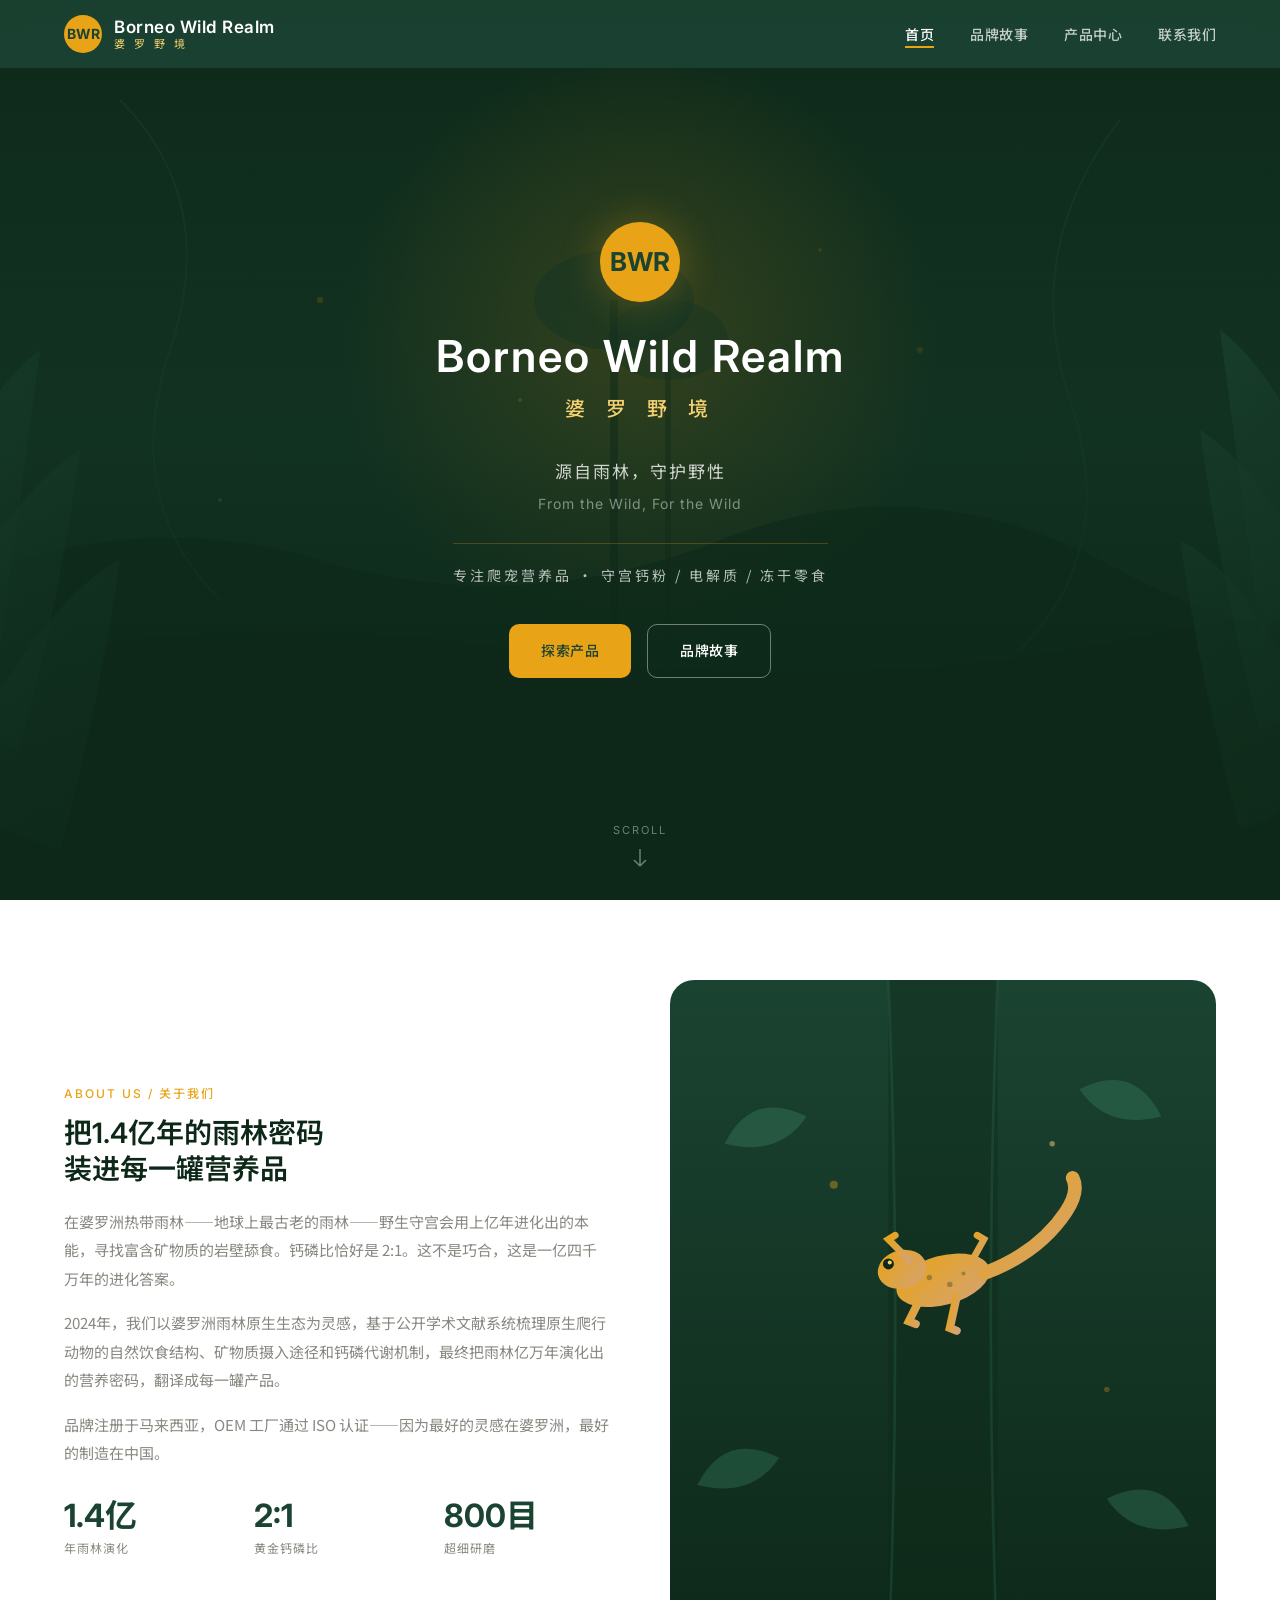
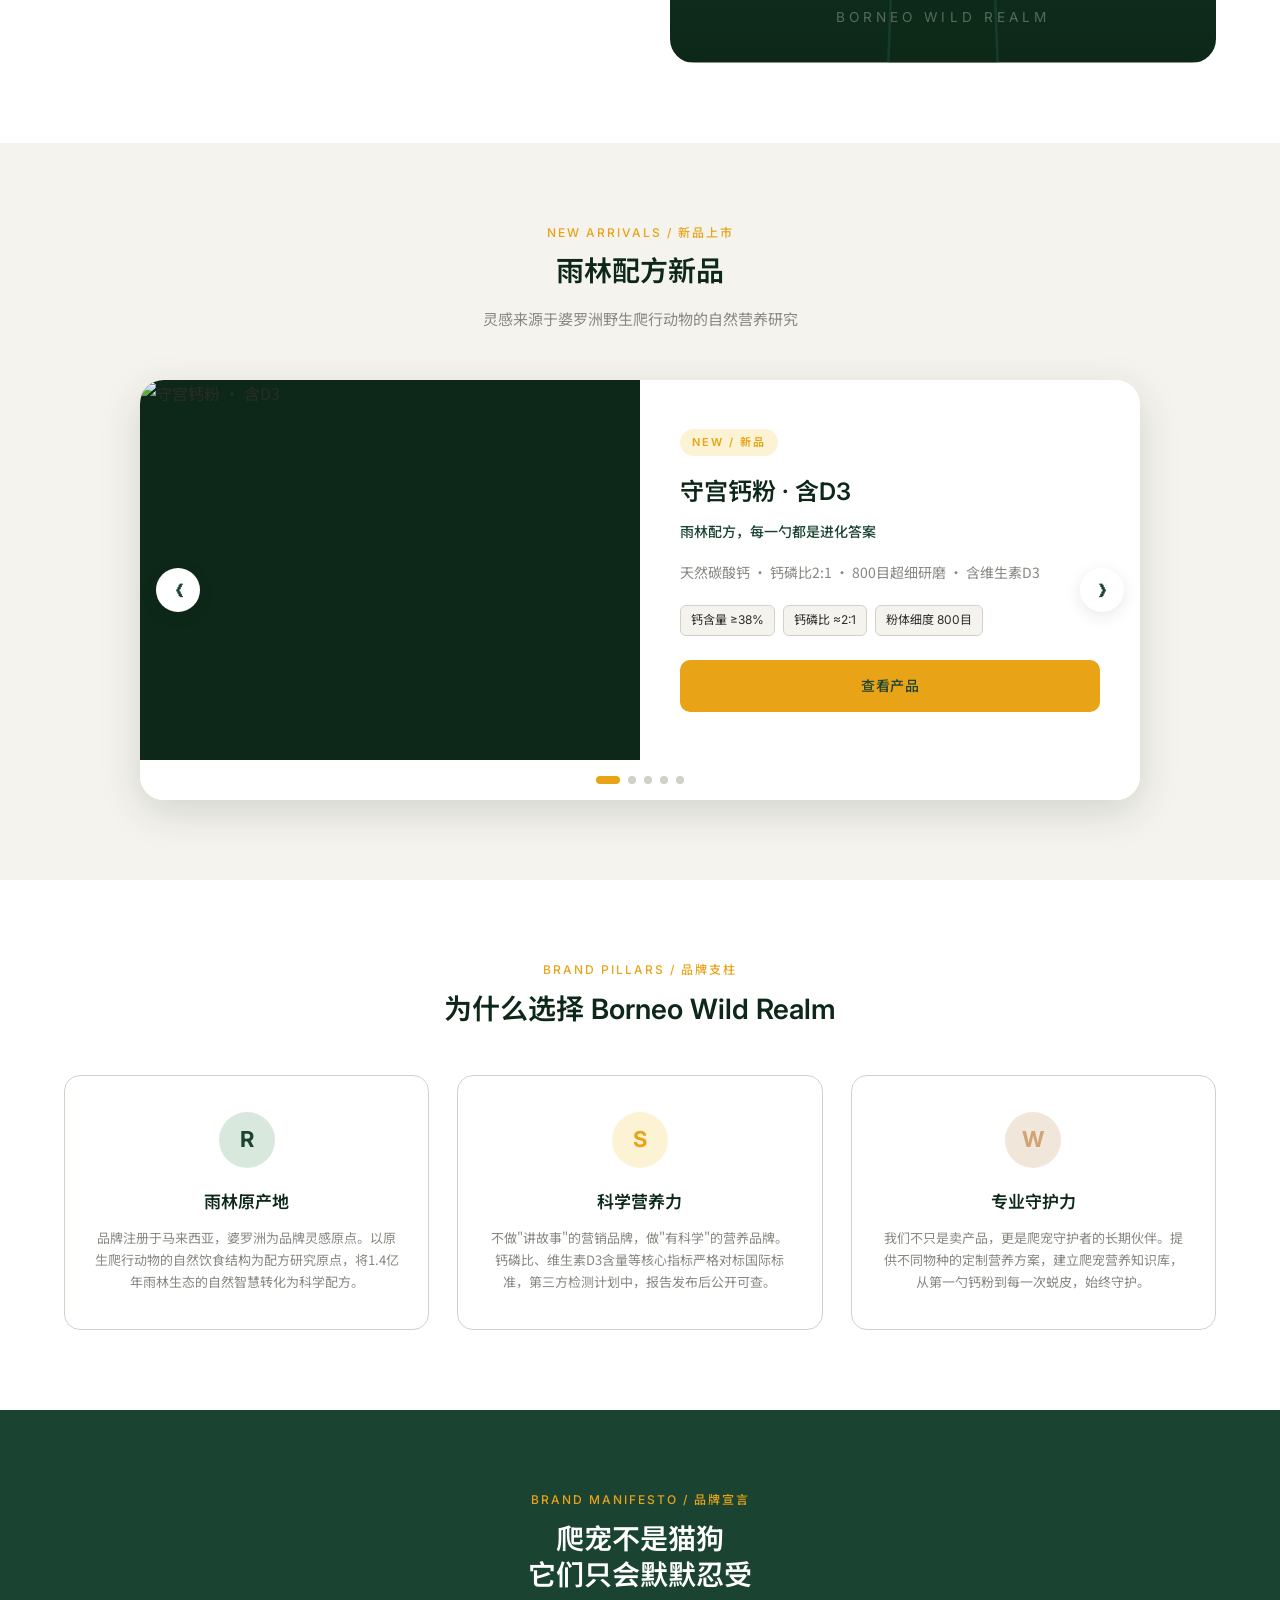
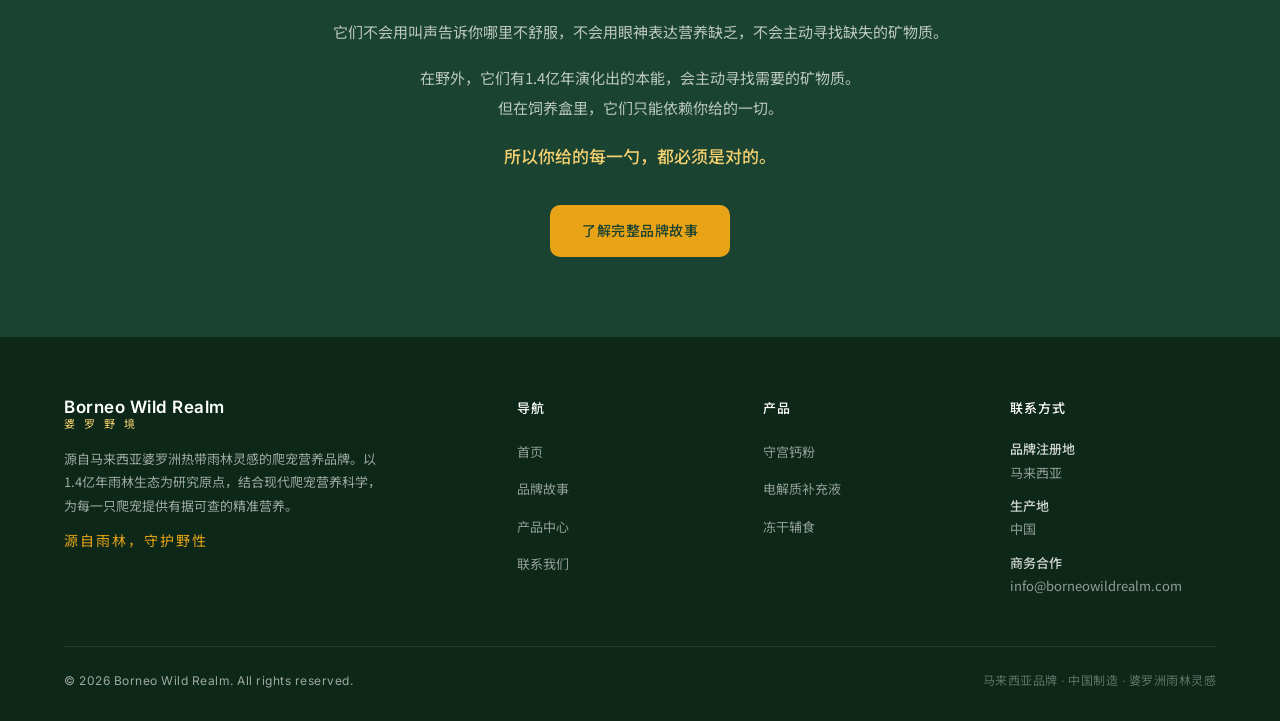
==== commit 5d4625a3: "Update contact email to info@borneowildrealm.com" ====
--- a/index.html
+++ b/index.html
@@ -299,7 +299,7 @@
             <strong>生产地</strong><br>中国
           </div>
           <div class="contact-item" style="margin-top:10px;">
-            <strong>商务合作</strong><br>byrontong@bwr.com
+            <strong>商务合作</strong><br>info@borneowildrealm.com
           </div>
         </div>
       </div>
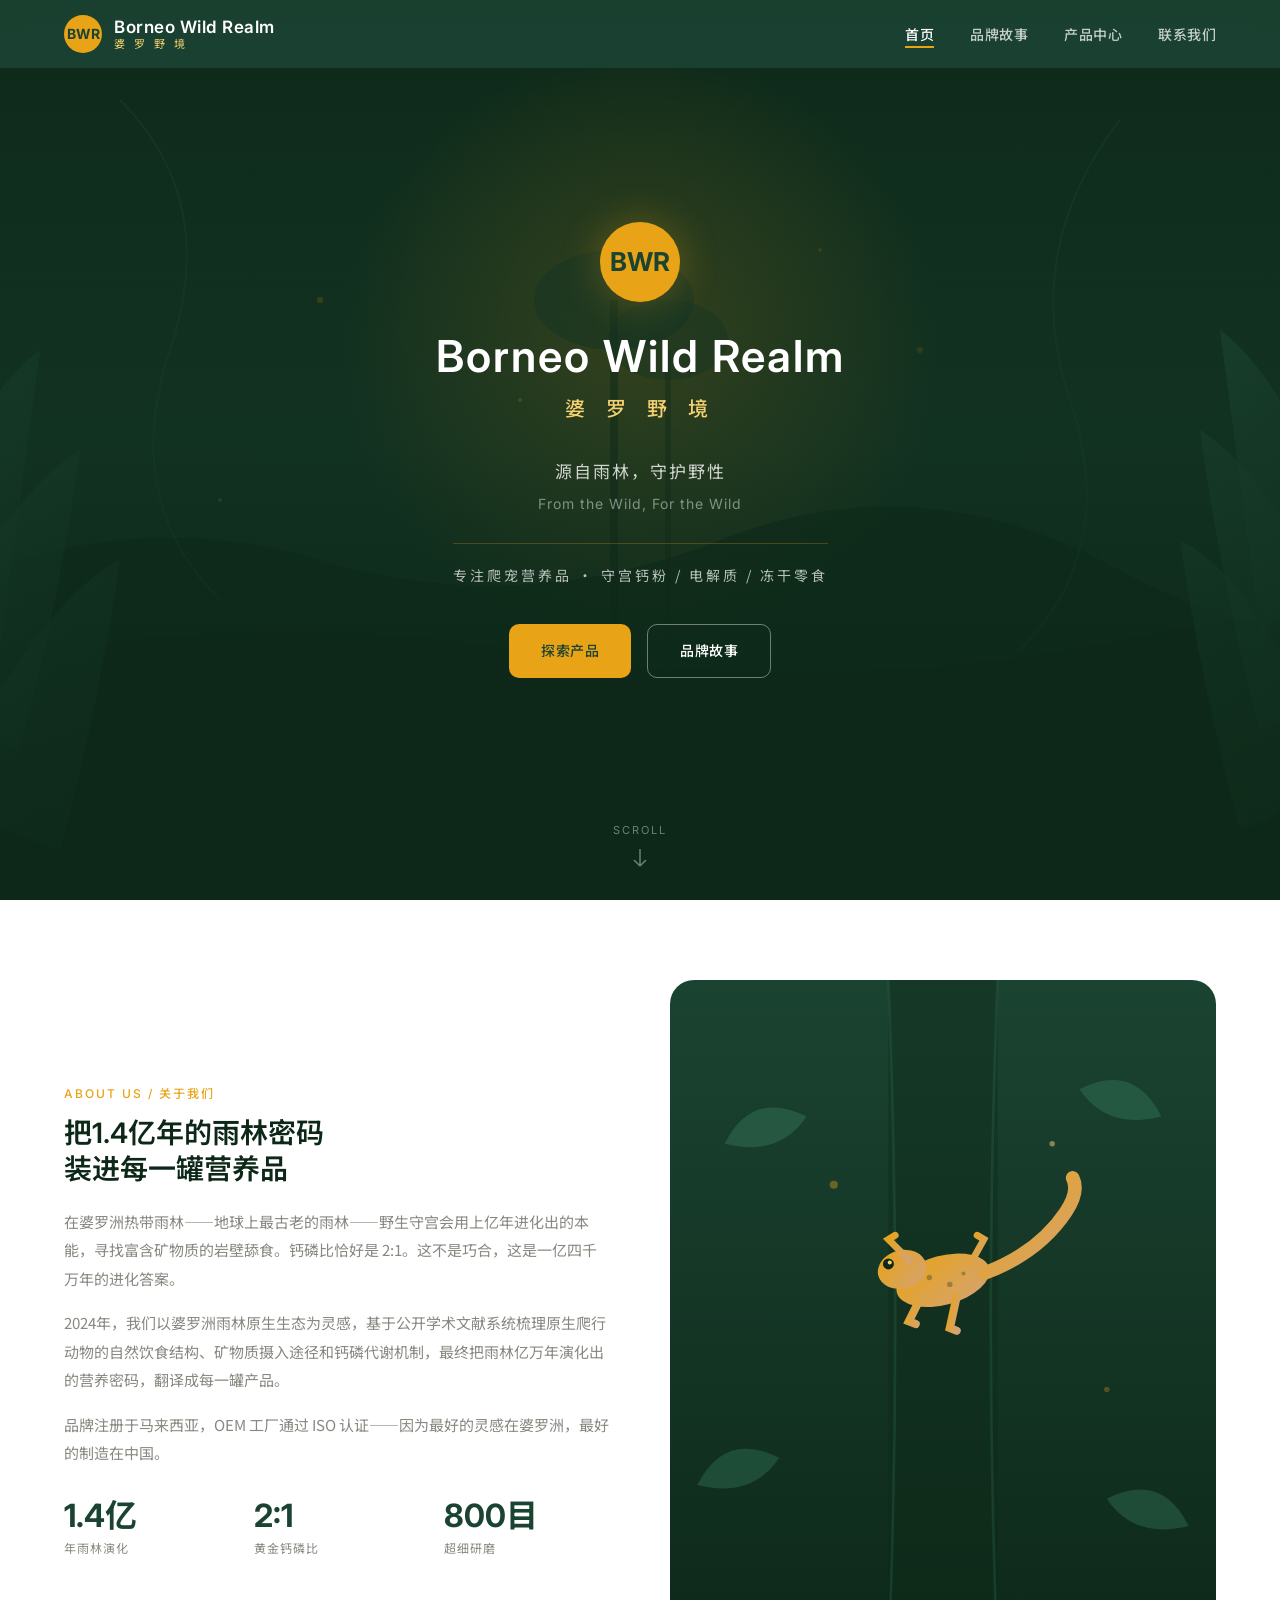
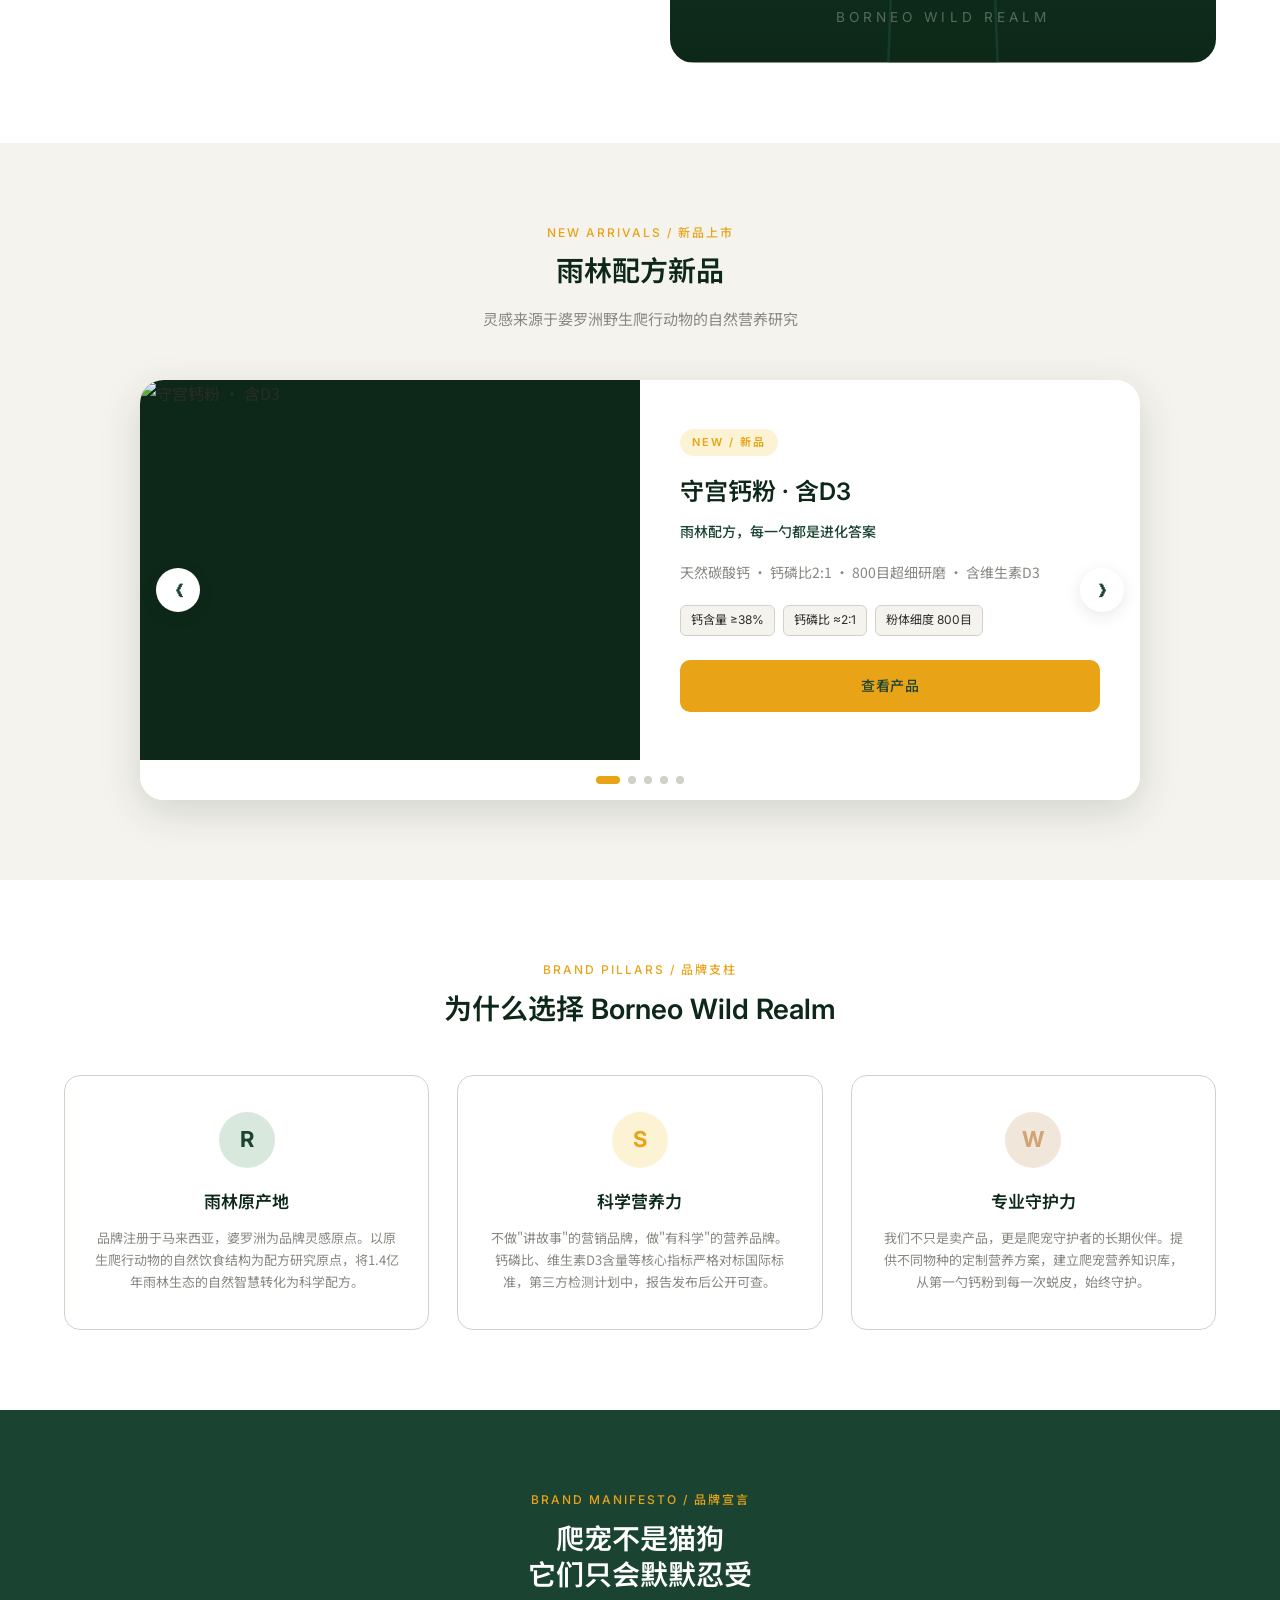
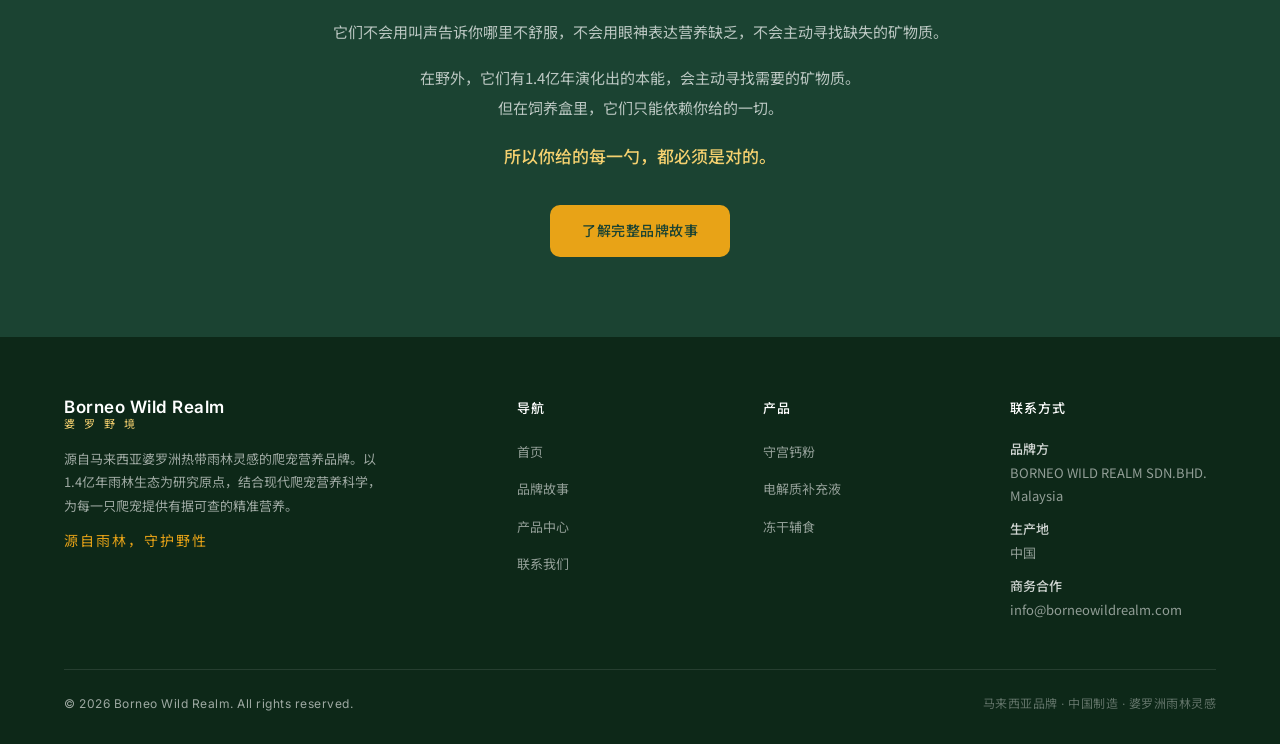
==== commit 22bad85d: "Update: social media to Douyin, brand entity to BORNEO WILD REALM SDN.BHD." ====
--- a/index.html
+++ b/index.html
@@ -293,7 +293,7 @@
         <div class="footer-col">
           <h4>联系方式</h4>
           <div class="contact-item">
-            <strong>品牌注册地</strong><br>马来西亚
+            <strong>品牌方</strong><br>BORNEO WILD REALM SDN.BHD. Malaysia
           </div>
           <div class="contact-item" style="margin-top:10px;">
             <strong>生产地</strong><br>中国
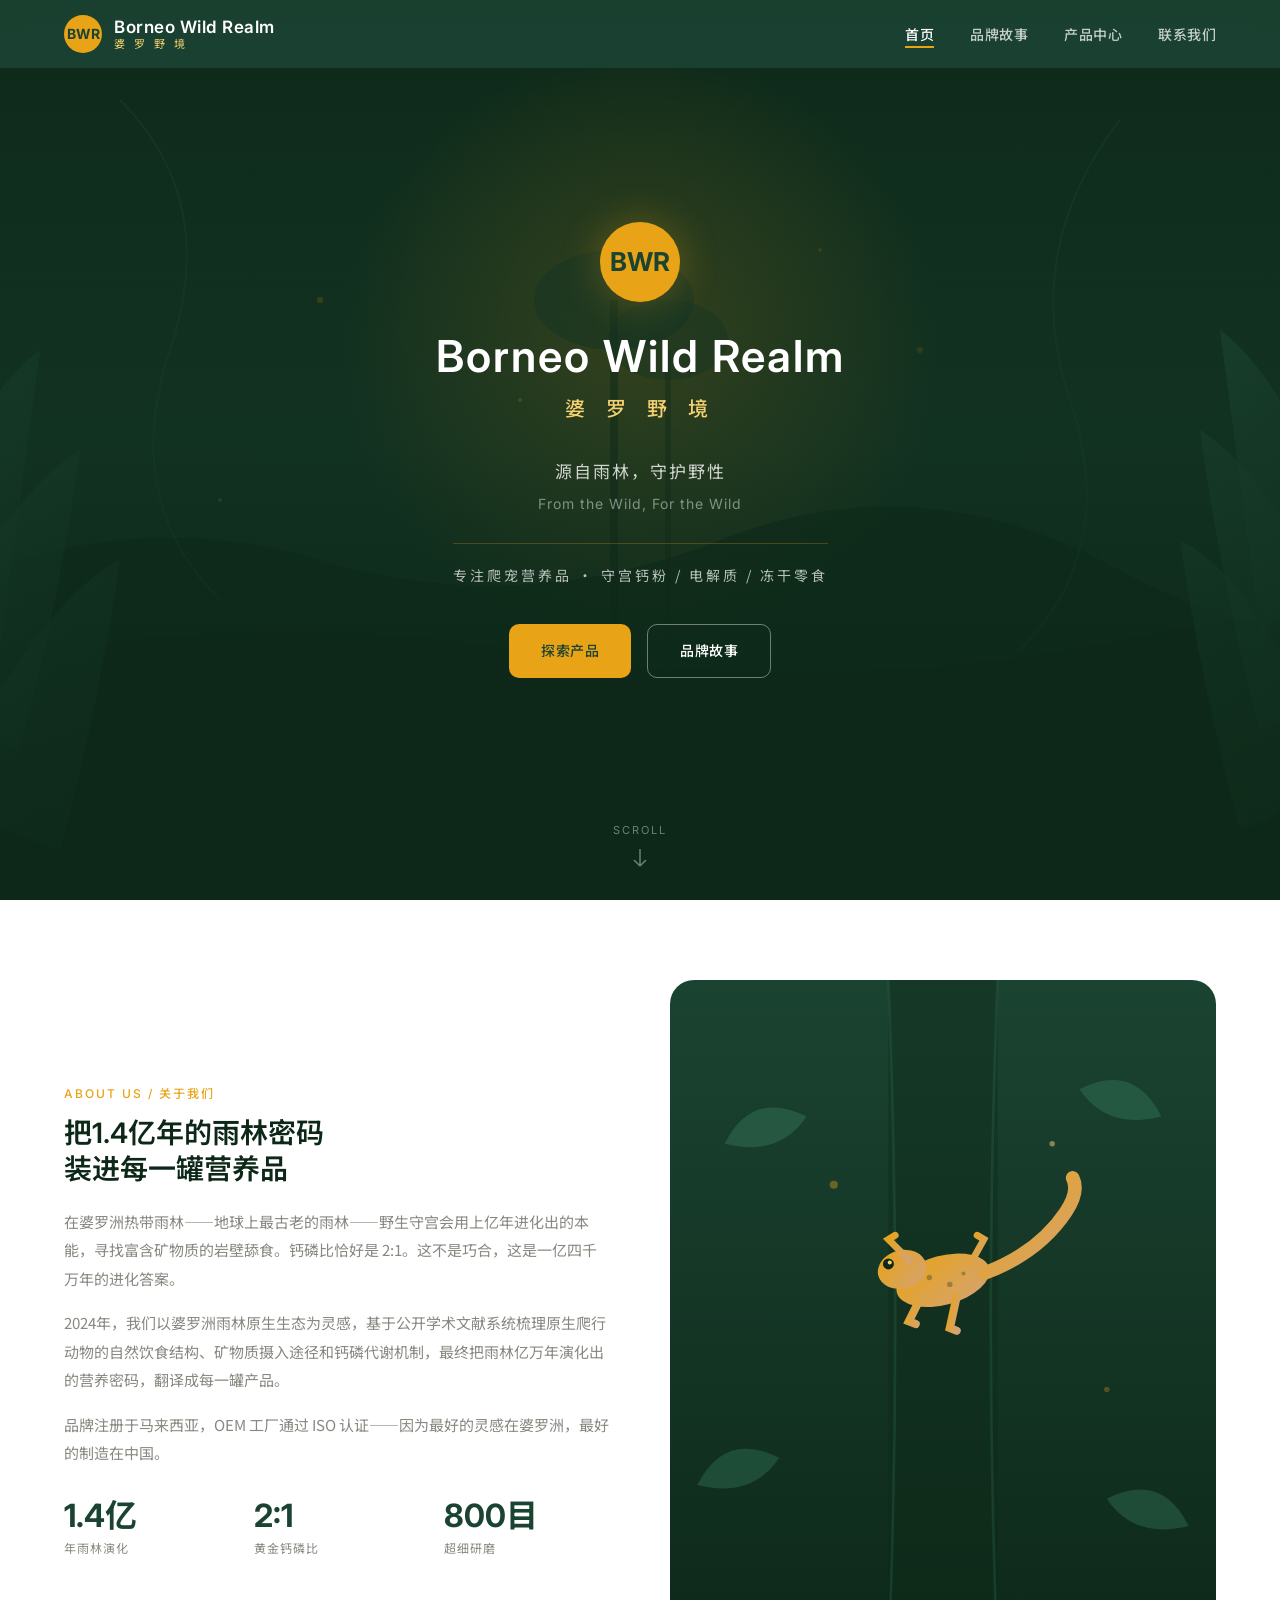
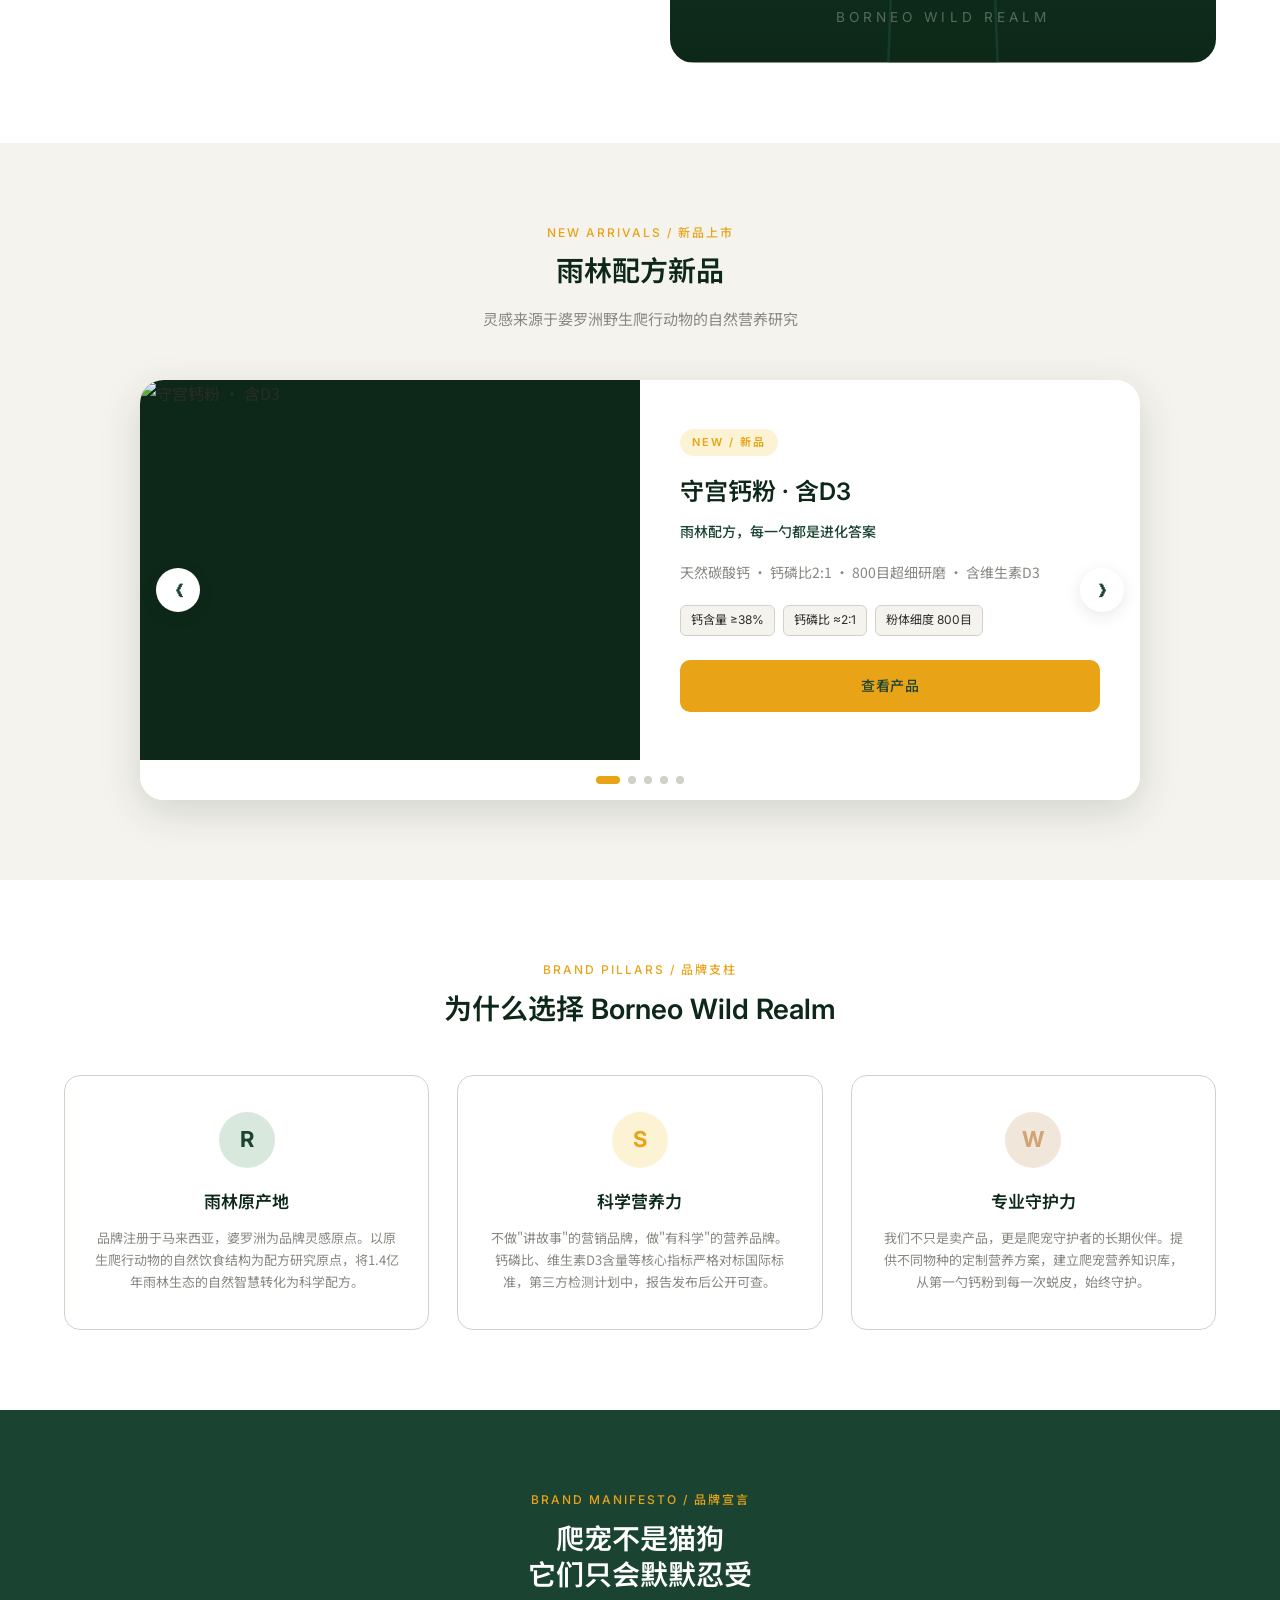
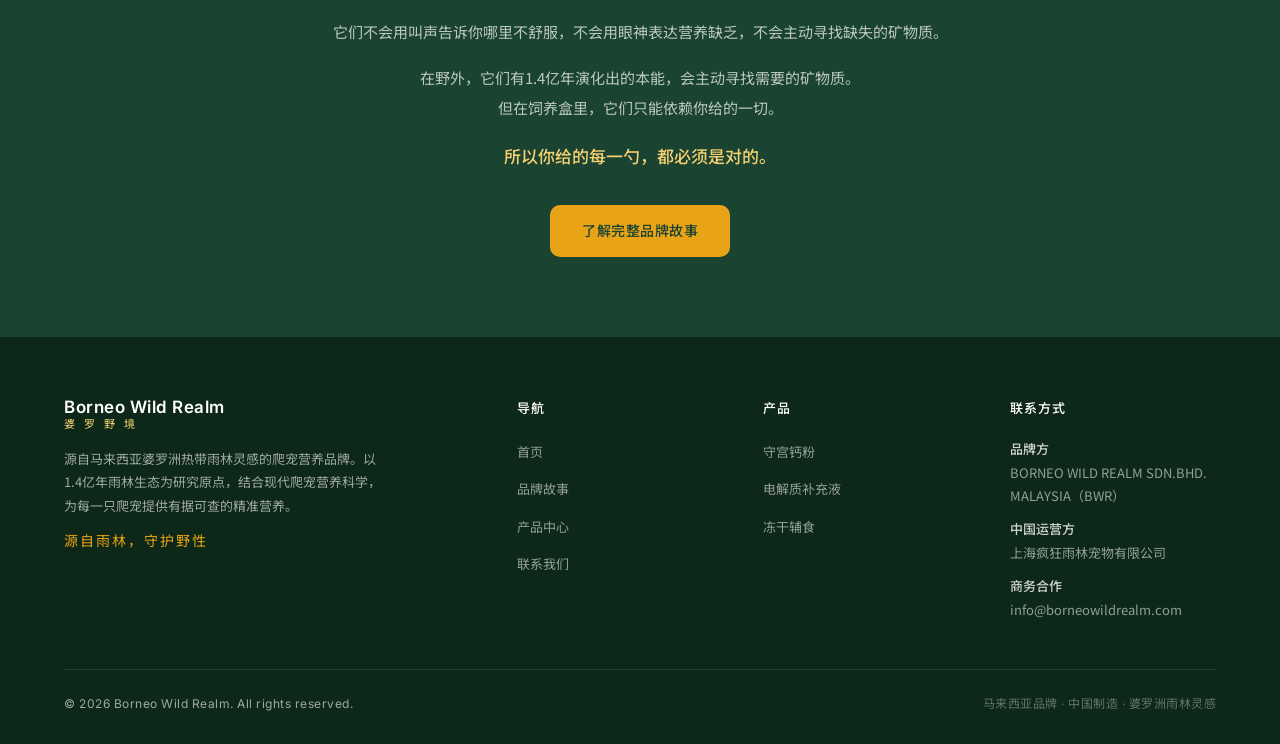
==== commit edc8ec0b: "Update: brand entity, operator info, and social media handles" ====
--- a/index.html
+++ b/index.html
@@ -293,10 +293,10 @@
         <div class="footer-col">
           <h4>联系方式</h4>
           <div class="contact-item">
-            <strong>品牌方</strong><br>BORNEO WILD REALM SDN.BHD. Malaysia
+            <strong>品牌方</strong><br>BORNEO WILD REALM SDN.BHD. MALAYSIA（BWR）
           </div>
           <div class="contact-item" style="margin-top:10px;">
-            <strong>生产地</strong><br>中国
+            <strong>中国运营方</strong><br>上海疯狂雨林宠物有限公司
           </div>
           <div class="contact-item" style="margin-top:10px;">
             <strong>商务合作</strong><br>info@borneowildrealm.com
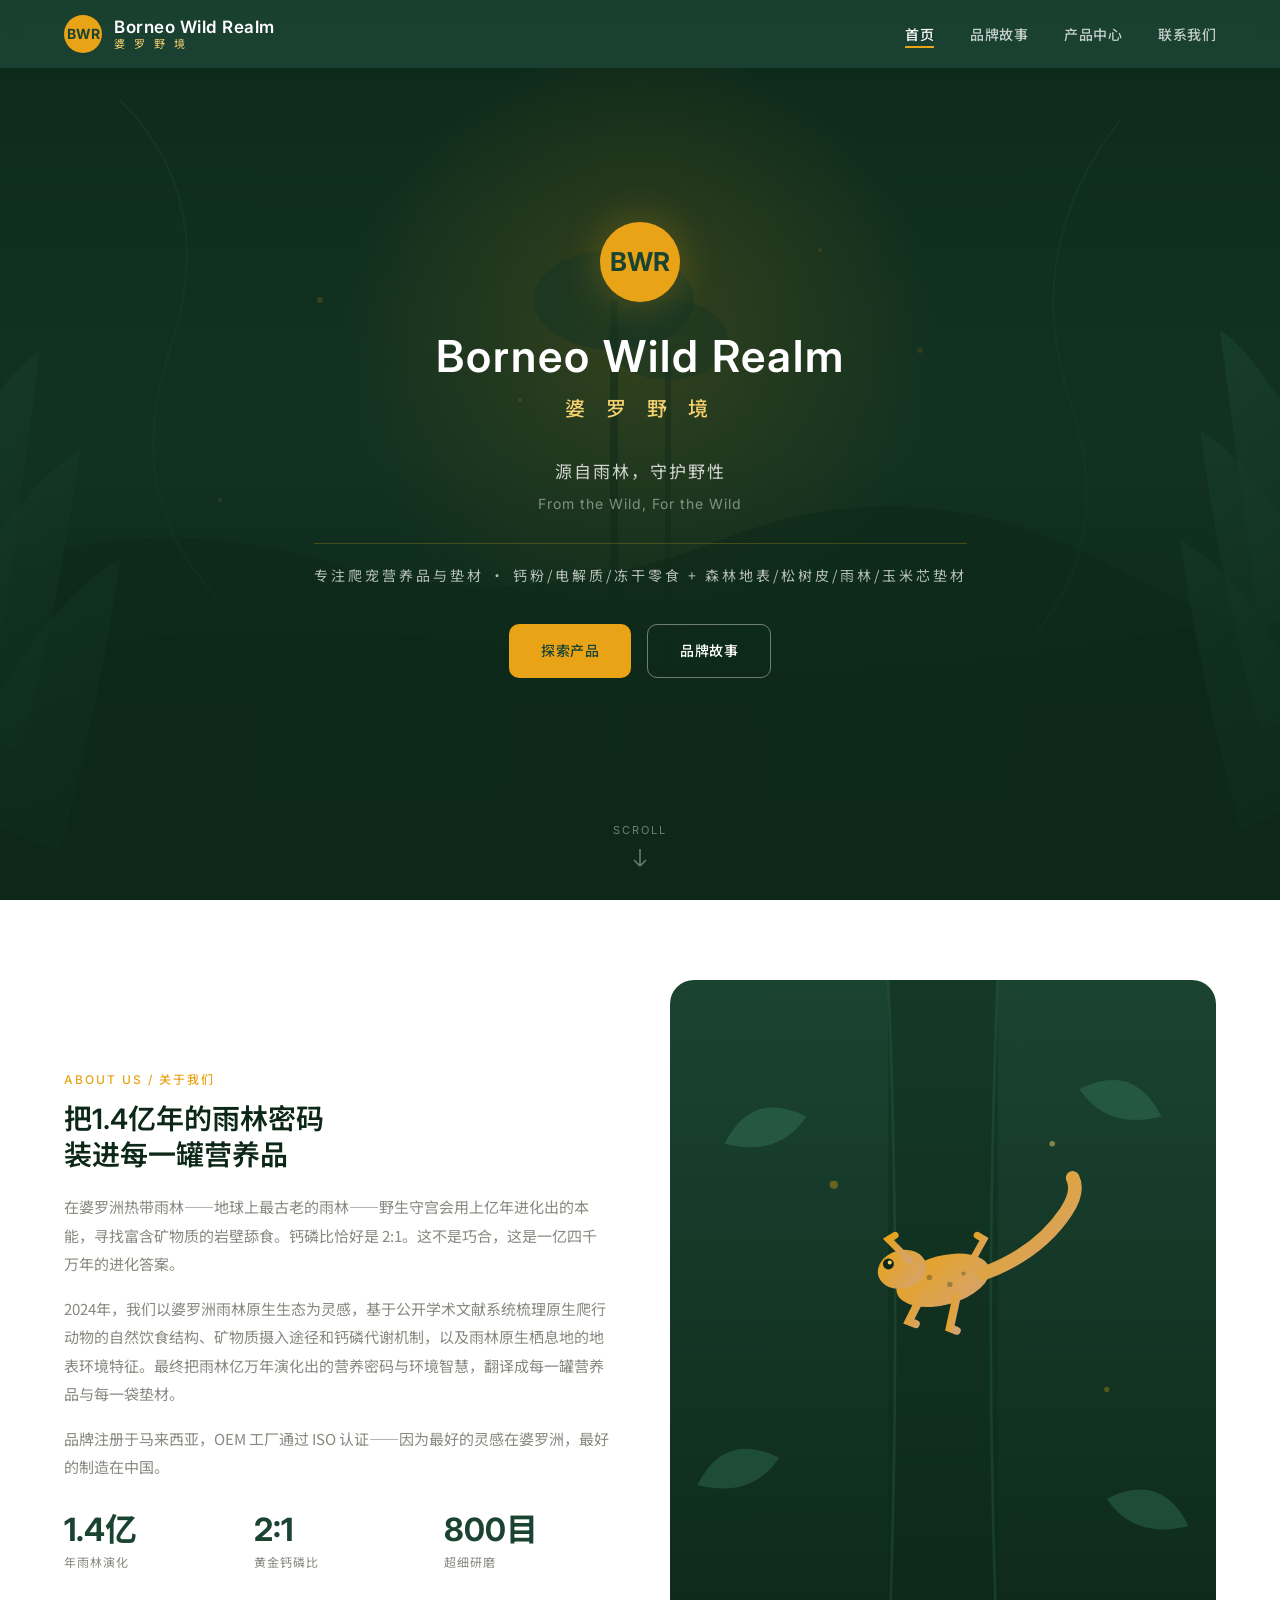
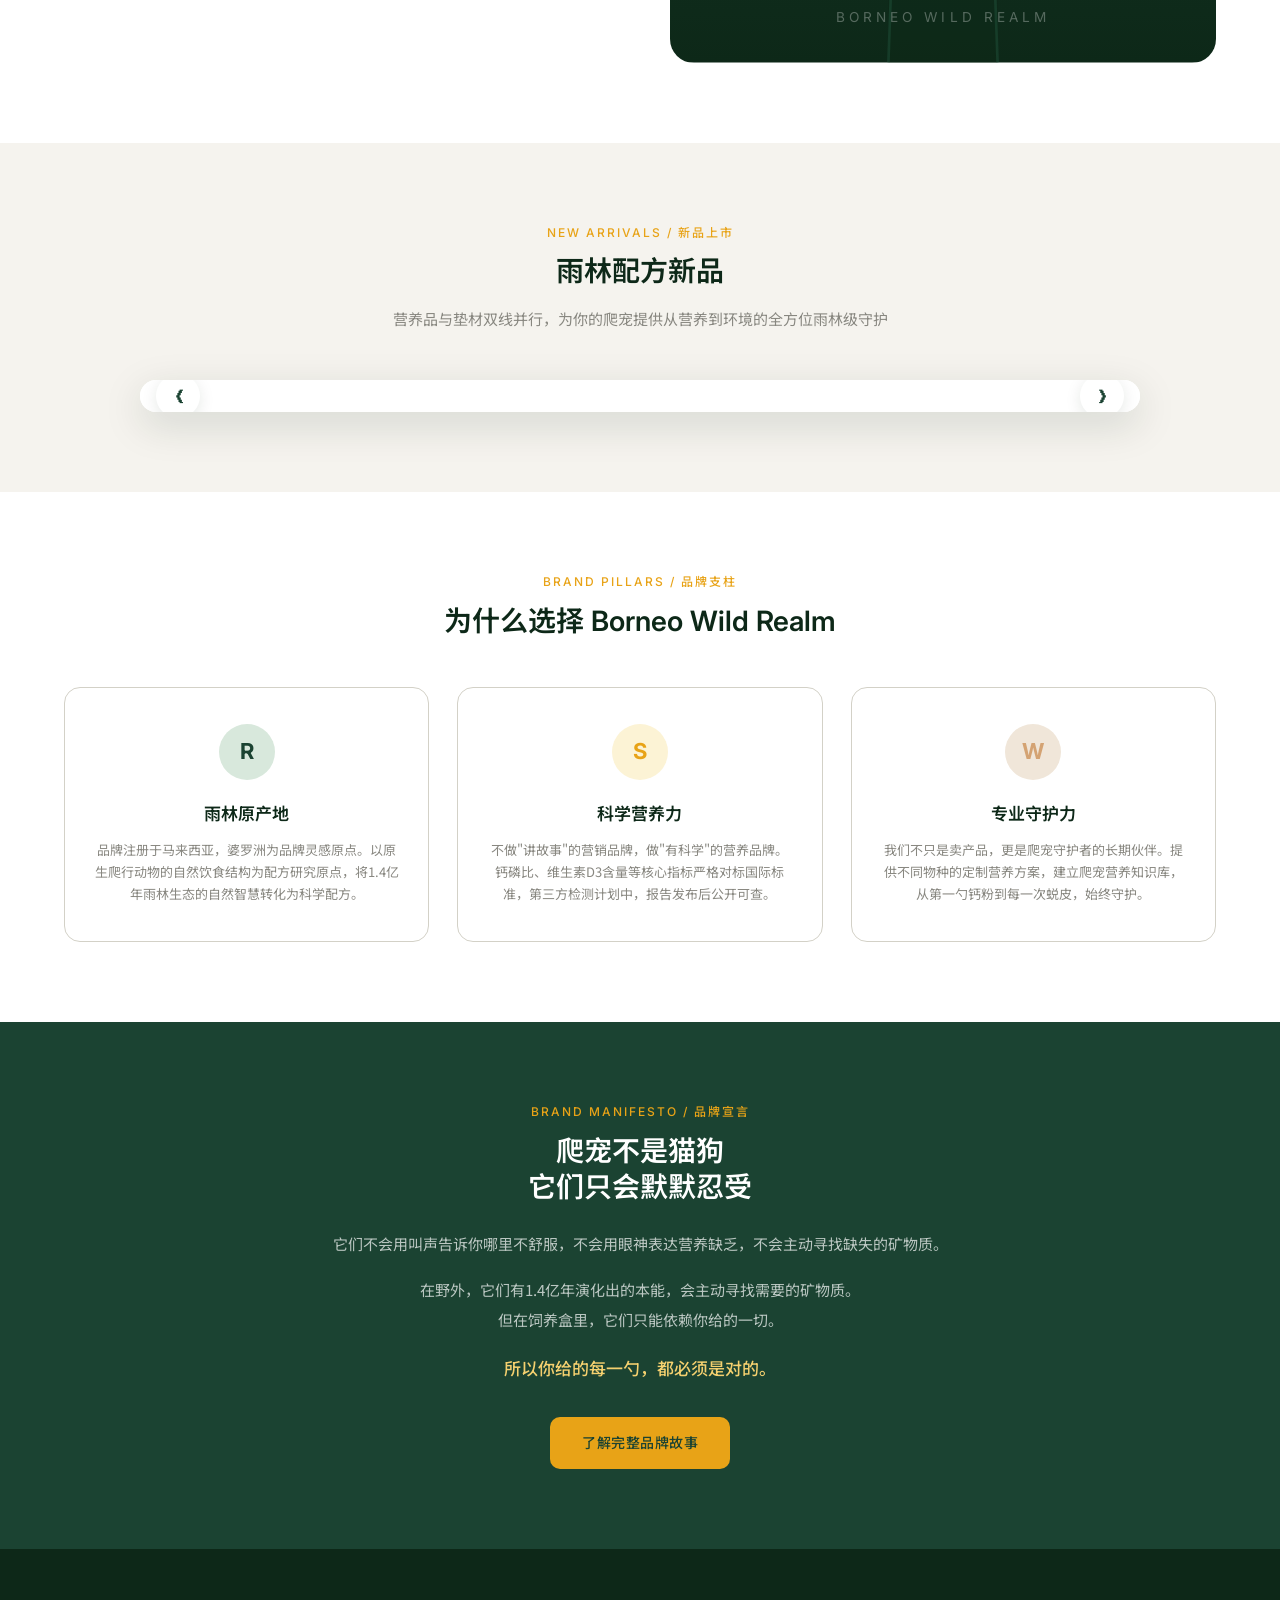
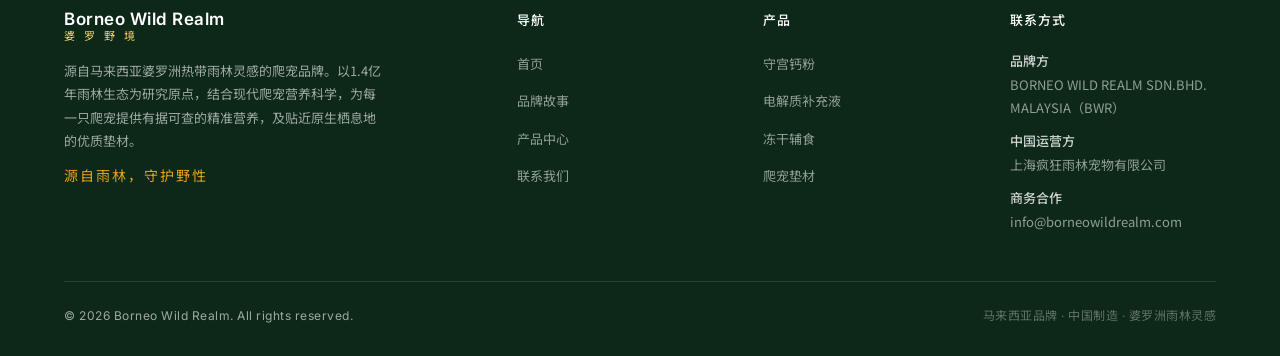
==== commit bc4f98ad: "Update: dual-line strategy - nutrition + substrate products" ====
--- a/index.html
+++ b/index.html
@@ -4,8 +4,8 @@
   <meta charset="UTF-8">
   <meta name="viewport" content="width=device-width, initial-scale=1.0">
   <title>Borneo Wild Realm 婆罗野境 | 源自雨林，守护野性</title>
-  <meta name="description" content="Borneo Wild Realm 婆罗野境 — 源自马来西亚婆罗洲雨林灵感的爬宠营养品牌。主营守宫钙粉、电解质补充液、冻干爬宠零食。马来西亚品牌，中国制造。">
-  <meta name="keywords" content="爬宠营养,守宫钙粉,爬宠钙粉,电解质,冻干零食,Borneo Wild Realm,婆罗野境,豹纹守宫">
+  <meta name="description" content="Borneo Wild Realm 婆罗野境 — 源自马来西亚婆罗洲雨林灵感的爬宠品牌。主营守宫钙粉、电解质、冻干零食等爬宠营养品，及森林地表垫材、松树皮垫材、雨林地表垫材、玉米芯垫材等爬宠垫材。马来西亚品牌，中国制造。">
+  <meta name="keywords" content="爬宠营养,守宫钙粉,爬宠钙粉,电解质,冻干零食,爬宠垫材,森林地表垫材,松树皮垫材,雨林垫材,玉米芯垫材,Borneo Wild Realm,婆罗野境,豹纹守宫">
   <link rel="icon" href="data:image/svg+xml,<svg xmlns='http://www.w3.org/2000/svg' viewBox='0 0 100 100'><circle cx='50' cy='50' r='50' fill='%23E8A317'/><text x='50' y='62' text-anchor='middle' font-family='Inter,sans-serif' font-size='32' font-weight='700' fill='%231B4332'>BWR</text></svg>">
   <link rel="stylesheet" href="css/style.css">
 </head>
@@ -97,7 +97,7 @@
       <div class="cn-name">婆 罗 野 境</div>
       <div class="slogan">源自雨林，守护野性</div>
       <div class="slogan-en">From the Wild, For the Wild</div>
-      <div class="hero-business-line">专注爬宠营养品 · 守宫钙粉 / 电解质 / 冻干零食</div>
+      <div class="hero-business-line">专注爬宠营养品与垫材 · 钙粉/电解质/冻干零食 + 森林地表/松树皮/雨林/玉米芯垫材</div>
       <div class="hero-actions">
         <a href="products.html" class="btn btn-primary">探索产品</a>
         <a href="story.html" class="btn btn-outline">品牌故事</a>
@@ -118,7 +118,7 @@
           <div class="section-label">ABOUT US / 关于我们</div>
           <h2 class="section-title">把1.4亿年的雨林密码<br>装进每一罐营养品</h2>
           <p>在婆罗洲热带雨林——地球上最古老的雨林——野生守宫会用上亿年进化出的本能，寻找富含矿物质的岩壁舔食。钙磷比恰好是 2:1。这不是巧合，这是一亿四千万年的进化答案。</p>
-          <p>2024年，我们以婆罗洲雨林原生生态为灵感，基于公开学术文献系统梳理原生爬行动物的自然饮食结构、矿物质摄入途径和钙磷代谢机制，最终把雨林亿万年演化出的营养密码，翻译成每一罐产品。</p>
+          <p>2024年，我们以婆罗洲雨林原生生态为灵感，基于公开学术文献系统梳理原生爬行动物的自然饮食结构、矿物质摄入途径和钙磷代谢机制，以及雨林原生栖息地的地表环境特征。最终把雨林亿万年演化出的营养密码与环境智慧，翻译成每一罐营养品与每一袋垫材。</p>
           <p>品牌注册于马来西亚，OEM 工厂通过 ISO 认证——因为最好的灵感在婆罗洲，最好的制造在中国。</p>
           <div class="brand-intro-stats">
             <div class="stat-item">
@@ -195,9 +195,9 @@
   <section class="bg-limestone">
     <div class="container">
       <div class="text-center fade-in" style="margin-bottom:48px;">
-        <div class="section-label">NEW ARRIVALS / 新品上市</div>
-        <h2 class="section-title">雨林配方新品</h2>
-        <p class="section-subtitle" style="margin:0 auto 0;">灵感来源于婆罗洲野生爬行动物的自然营养研究</p>
+      <div class="section-label">NEW ARRIVALS / 新品上市</div>
+      <h2 class="section-title">雨林配方新品</h2>
+      <p class="section-subtitle" style="margin:0 auto 0;">营养品与垫材双线并行，为你的爬宠提供从营养到环境的全方位雨林级守护</p>
       </div>
 
       <div class="product-carousel fade-in">
@@ -270,7 +270,7 @@
             Borneo Wild Realm
             <div class="cn" style="color:var(--bw-amber-light);letter-spacing:3px;font-size:11px;">婆 罗 野 境</div>
           </div>
-          <p>源自马来西亚婆罗洲热带雨林灵感的爬宠营养品牌。以1.4亿年雨林生态为研究原点，结合现代爬宠营养科学，为每一只爬宠提供有据可查的精准营养。</p>
+          <p>源自马来西亚婆罗洲热带雨林灵感的爬宠品牌。以1.4亿年雨林生态为研究原点，结合现代爬宠营养科学，为每一只爬宠提供有据可查的精准营养，及贴近原生栖息地的优质垫材。</p>
           <div class="slogan">源自雨林，守护野性</div>
         </div>
         <div class="footer-col">
@@ -288,6 +288,7 @@
             <li><a href="products.html">守宫钙粉</a></li>
             <li><a href="products.html">电解质补充液</a></li>
             <li><a href="products.html">冻干辅食</a></li>
+            <li><a href="products.html">爬宠垫材</a></li>
           </ul>
         </div>
         <div class="footer-col">
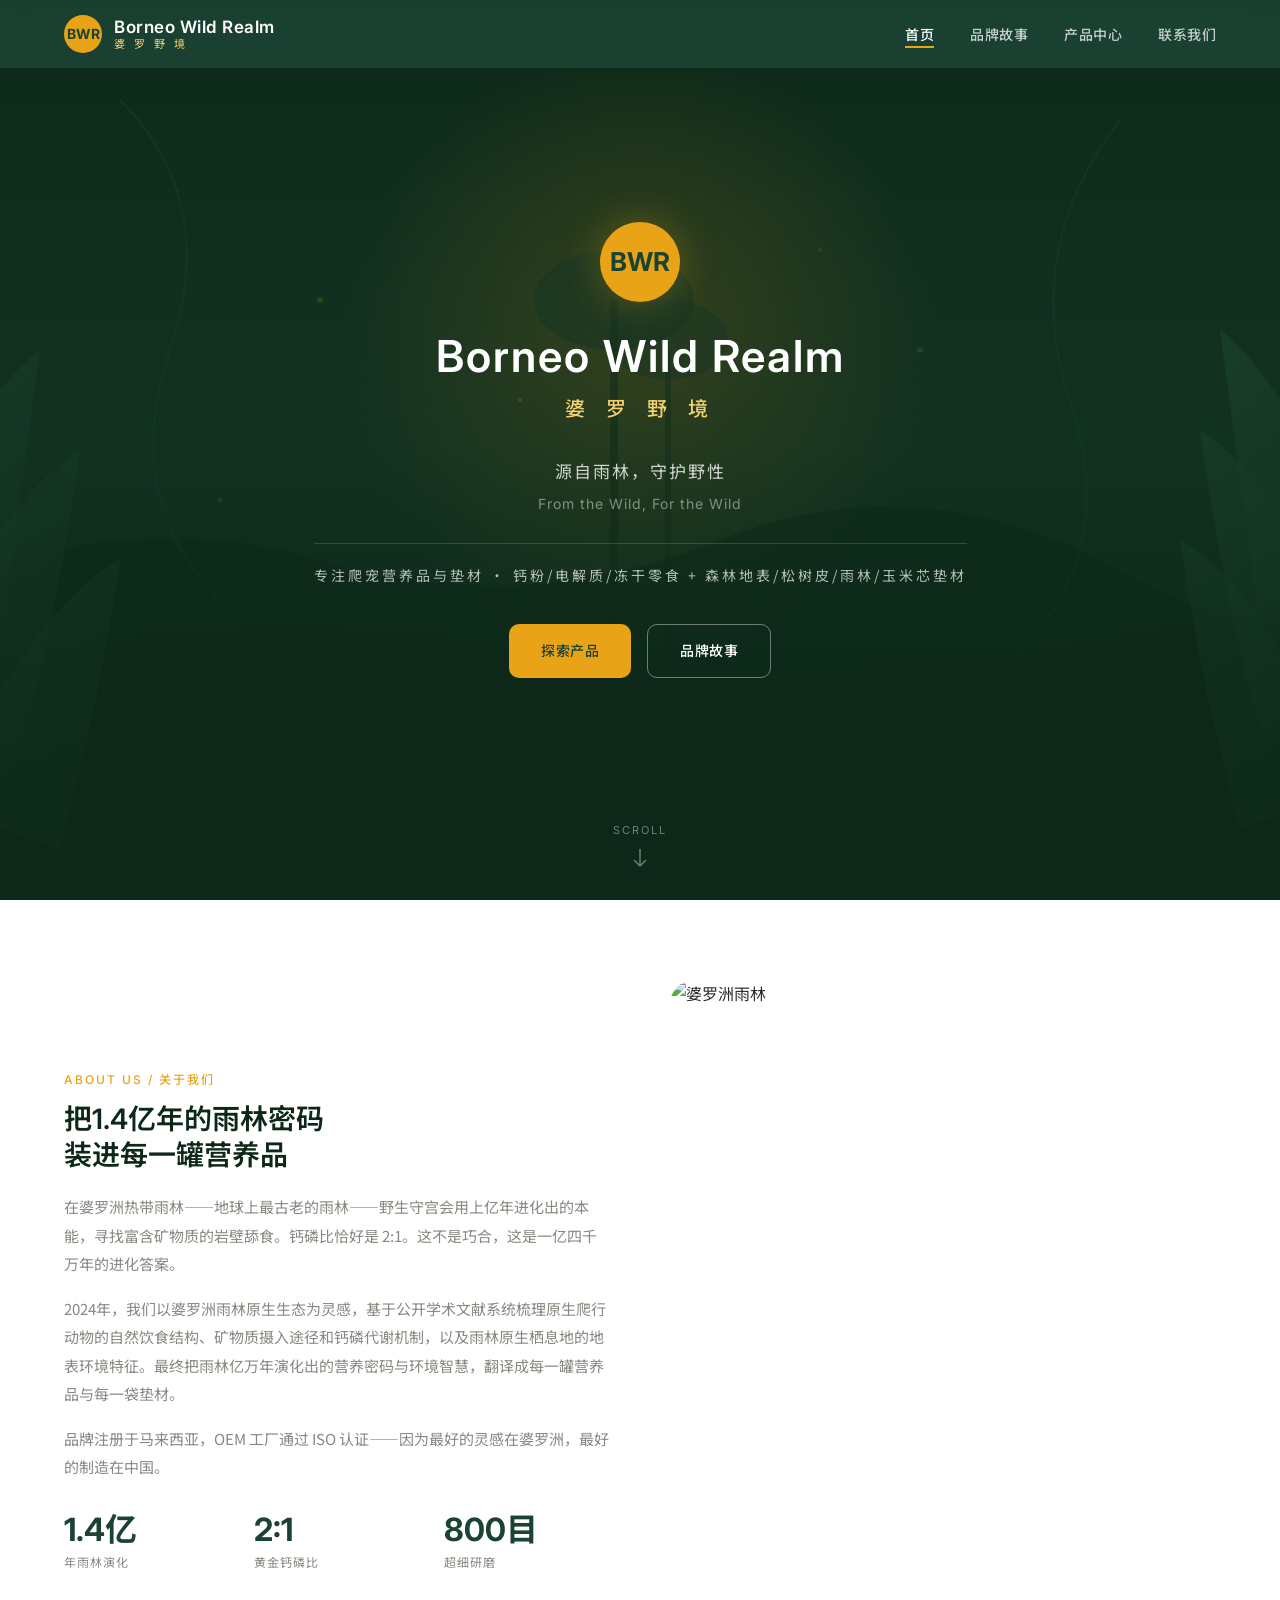
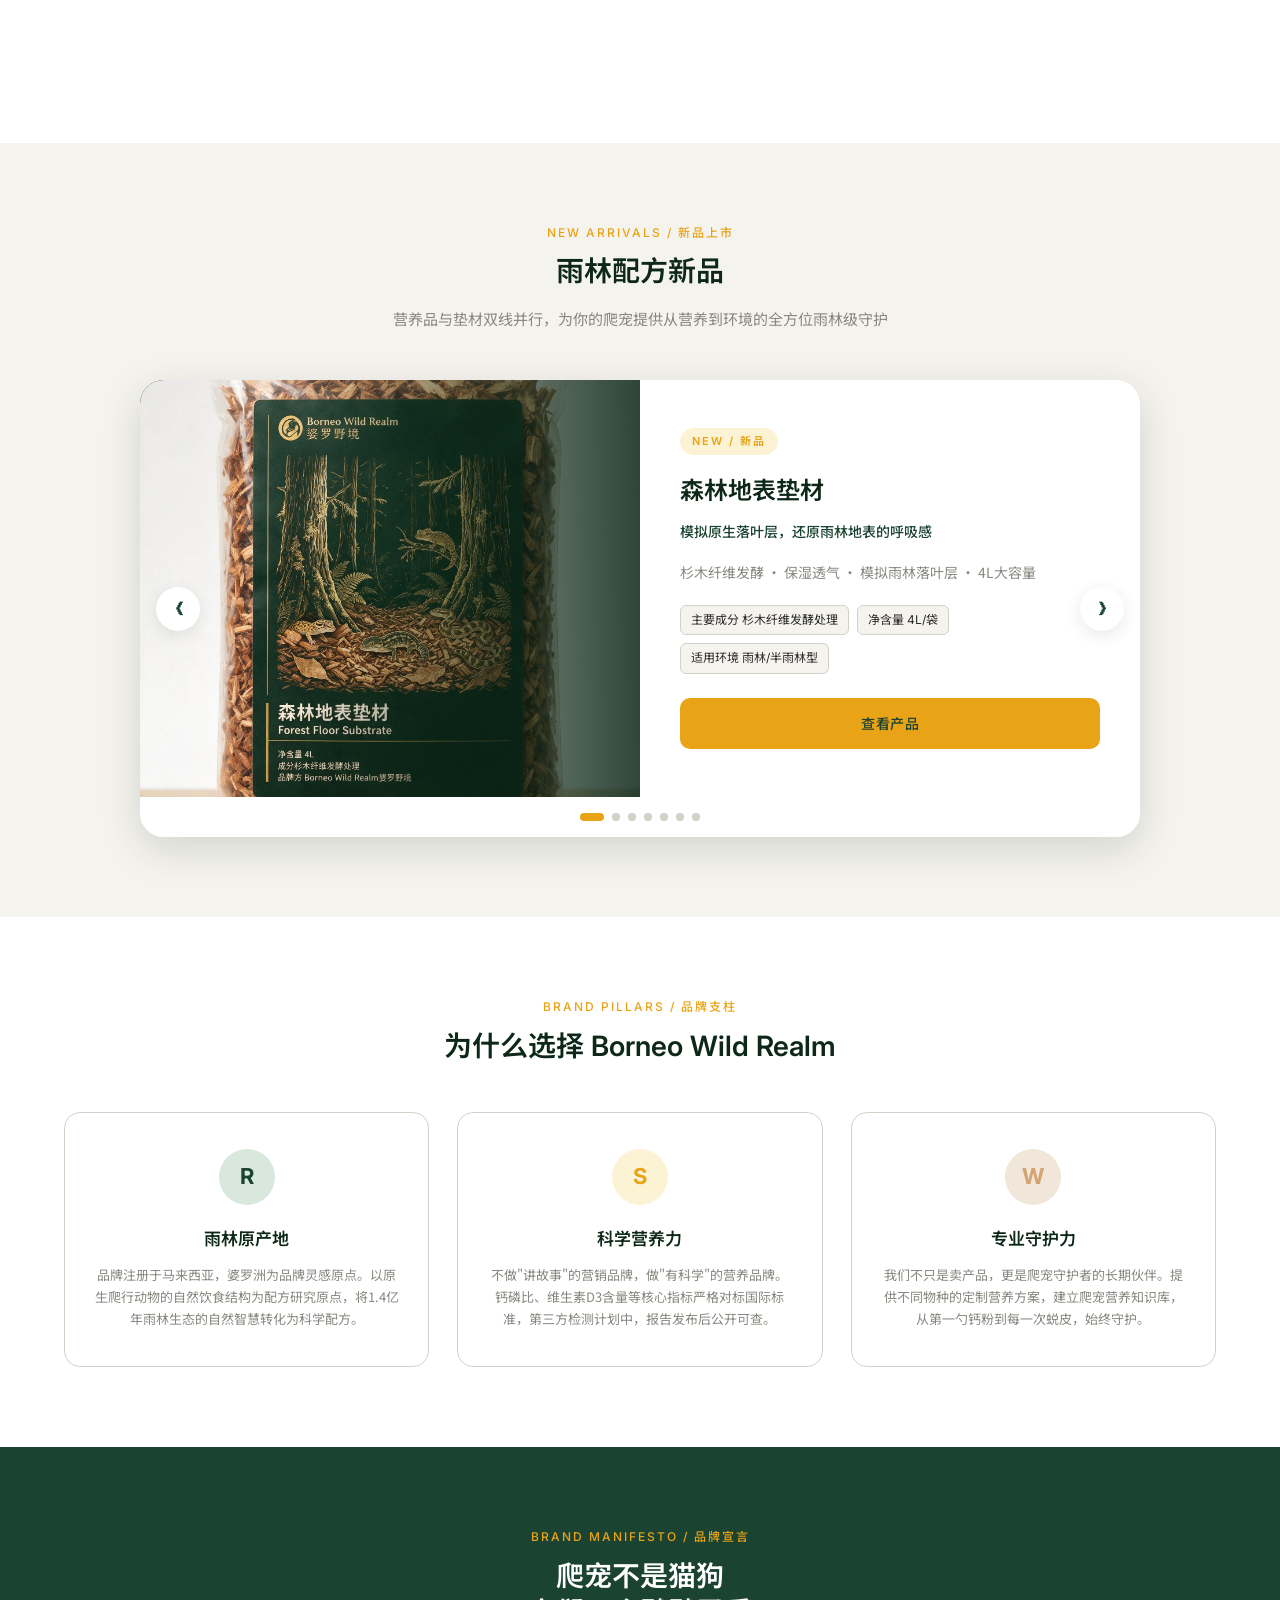
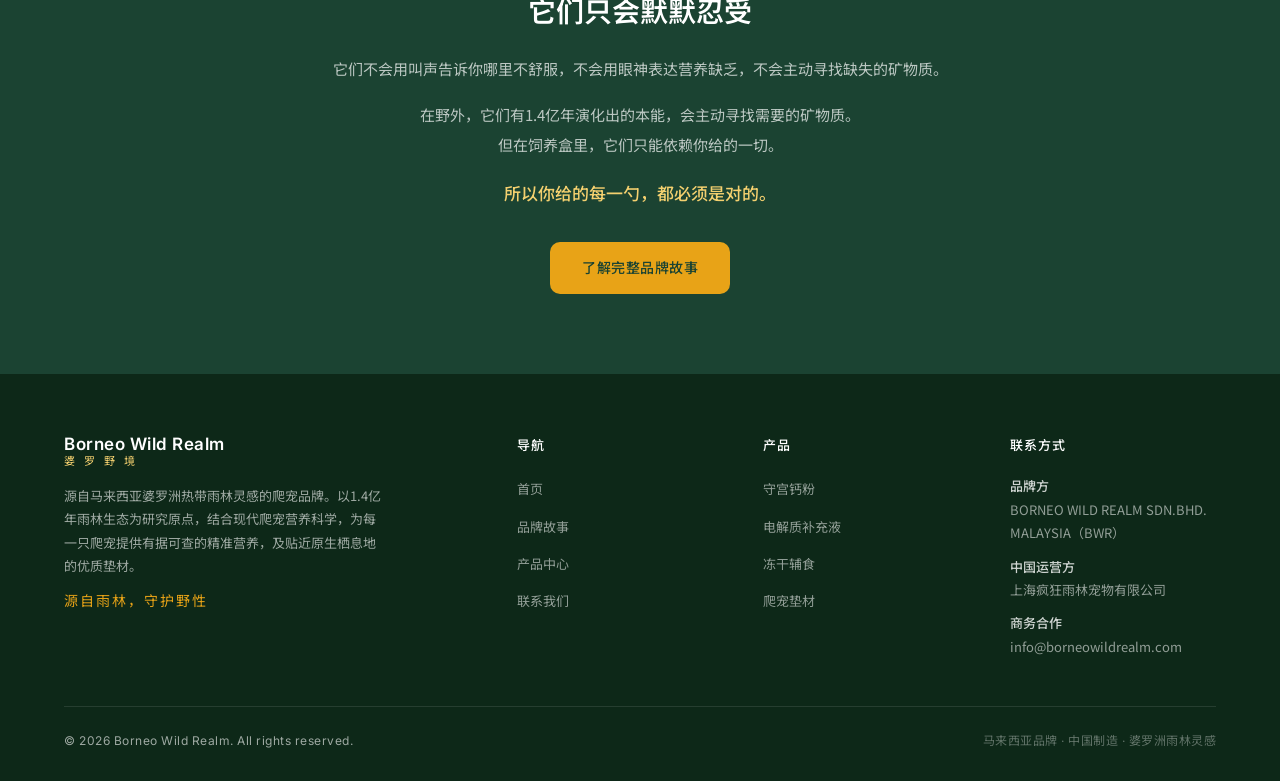
==== commit a99d395f: "Replace about section SVG with rainforest background image" ====
--- a/index.html
+++ b/index.html
@@ -137,55 +137,7 @@
         </div>
         <div class="brand-intro-visual fade-in fade-in-delay-1">
           <!-- 雨林守宫 SVG 插画 -->
-          <svg viewBox="0 0 400 500" xmlns="http://www.w3.org/2000/svg">
-            <defs>
-              <linearGradient id="bgGrad" x1="0" y1="0" x2="0" y2="1">
-                <stop offset="0%" stop-color="#1B4332"/>
-                <stop offset="100%" stop-color="#0D2818"/>
-              </linearGradient>
-              <linearGradient id="geckoGrad" x1="0" y1="0" x2="1" y2="1">
-                <stop offset="0%" stop-color="#E8A317"/>
-                <stop offset="100%" stop-color="#D4A373"/>
-              </linearGradient>
-            </defs>
-            <rect width="400" height="500" fill="url(#bgGrad)"/>
-            <!-- 树干 -->
-            <rect x="160" y="0" width="80" height="500" fill="#0D2818" opacity="0.4"/>
-            <path d="M160,0 Q170,250 160,500" stroke="#2D6A4F" stroke-width="2" fill="none" opacity="0.3"/>
-            <path d="M240,0 Q230,250 240,500" stroke="#2D6A4F" stroke-width="2" fill="none" opacity="0.3"/>
-            <!-- 叶子 -->
-            <path d="M100,100 Q60,80 40,120 Q80,130 100,100 Z" fill="#2D6A4F" opacity="0.6"/>
-            <path d="M300,80 Q340,60 360,100 Q320,110 300,80 Z" fill="#2D6A4F" opacity="0.6"/>
-            <path d="M80,350 Q40,330 20,370 Q60,380 80,350 Z" fill="#2D6A4F" opacity="0.5"/>
-            <path d="M320,380 Q360,360 380,400 Q340,410 320,380 Z" fill="#2D6A4F" opacity="0.5"/>
-            <!-- 守宫身体 -->
-            <g transform="translate(200,220)">
-              <!-- 身体 -->
-              <ellipse cx="0" cy="0" rx="35" ry="18" fill="url(#geckoGrad)" transform="rotate(-15)"/>
-              <!-- 头部 -->
-              <ellipse cx="-30" cy="-8" rx="18" ry="14" fill="url(#geckoGrad)" transform="rotate(-15 -30 -8)"/>
-              <!-- 眼睛 -->
-              <circle cx="-40" cy="-12" r="4" fill="#0D2818"/>
-              <circle cx="-39" cy="-13" r="1.5" fill="#F4D06F"/>
-              <!-- 尾巴 -->
-              <path d="M30,-5 Q70,-20 90,-50 Q100,-65 95,-75" stroke="url(#geckoGrad)" stroke-width="10" fill="none" stroke-linecap="round"/>
-              <!-- 腿 -->
-              <path d="M-15,10 L-25,30 L-20,32" stroke="url(#geckoGrad)" stroke-width="6" fill="none" stroke-linecap="round"/>
-              <path d="M10,12 L5,35 L10,37" stroke="url(#geckoGrad)" stroke-width="6" fill="none" stroke-linecap="round"/>
-              <path d="M-25,-15 L-40,-30 L-35,-33" stroke="url(#geckoGrad)" stroke-width="5" fill="none" stroke-linecap="round"/>
-              <path d="M20,-12 L30,-30 L25,-33" stroke="url(#geckoGrad)" stroke-width="5" fill="none" stroke-linecap="round"/>
-              <!-- 斑点 -->
-              <circle cx="-10" cy="-2" r="2" fill="#0D2818" opacity="0.3"/>
-              <circle cx="5" cy="3" r="2" fill="#0D2818" opacity="0.3"/>
-              <circle cx="15" cy="-5" r="1.5" fill="#0D2818" opacity="0.3"/>
-            </g>
-            <!-- 光斑 -->
-            <circle cx="120" cy="150" r="3" fill="#E8A317" opacity="0.4"/>
-            <circle cx="280" cy="120" r="2" fill="#F4D06F" opacity="0.5"/>
-            <circle cx="320" cy="300" r="2" fill="#E8A317" opacity="0.3"/>
-            <!-- 品牌标识 -->
-            <text x="200" y="470" text-anchor="middle" font-family="Inter,sans-serif" font-size="10" fill="rgba(255,255,255,0.3)" letter-spacing="3">BORNEO WILD REALM</text>
-          </svg>
+          <img src="images/about-bg.png" alt="婆罗洲雨林" loading="lazy">
         </div>
       </div>
     </div>
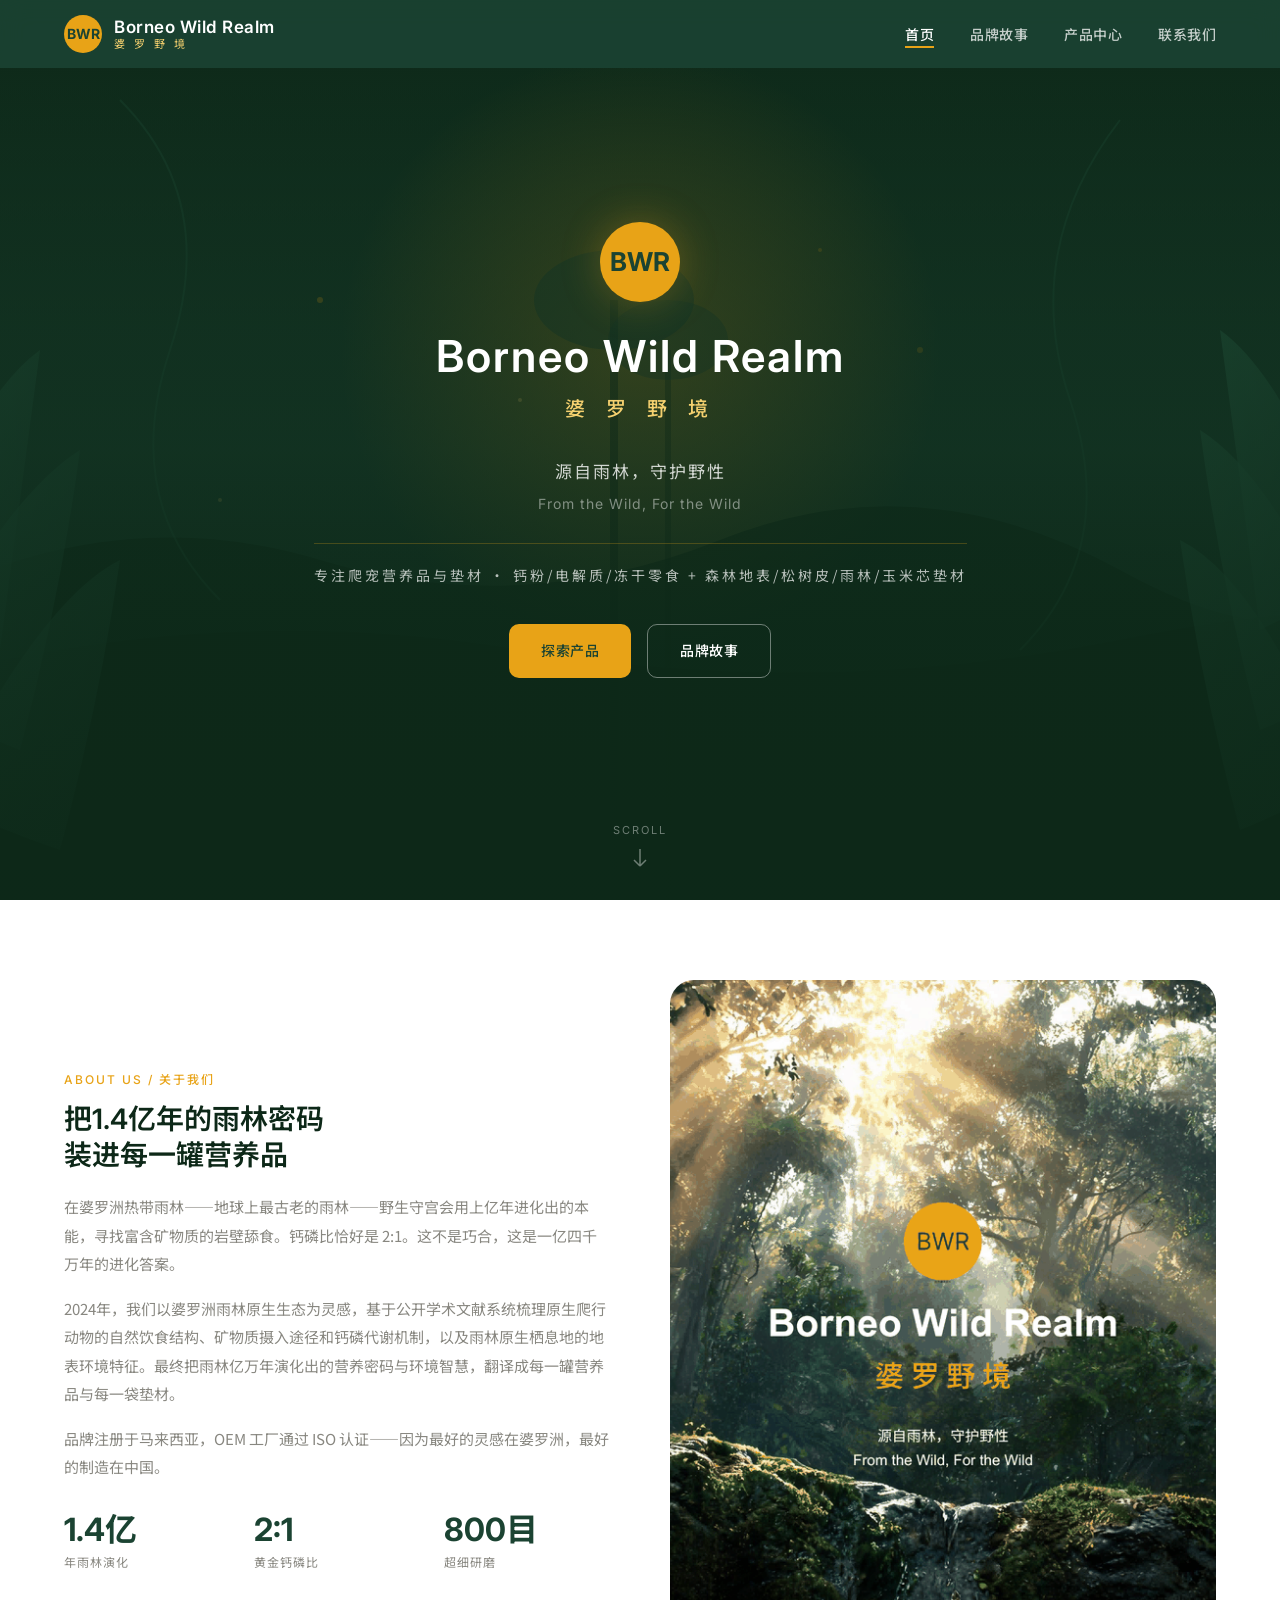
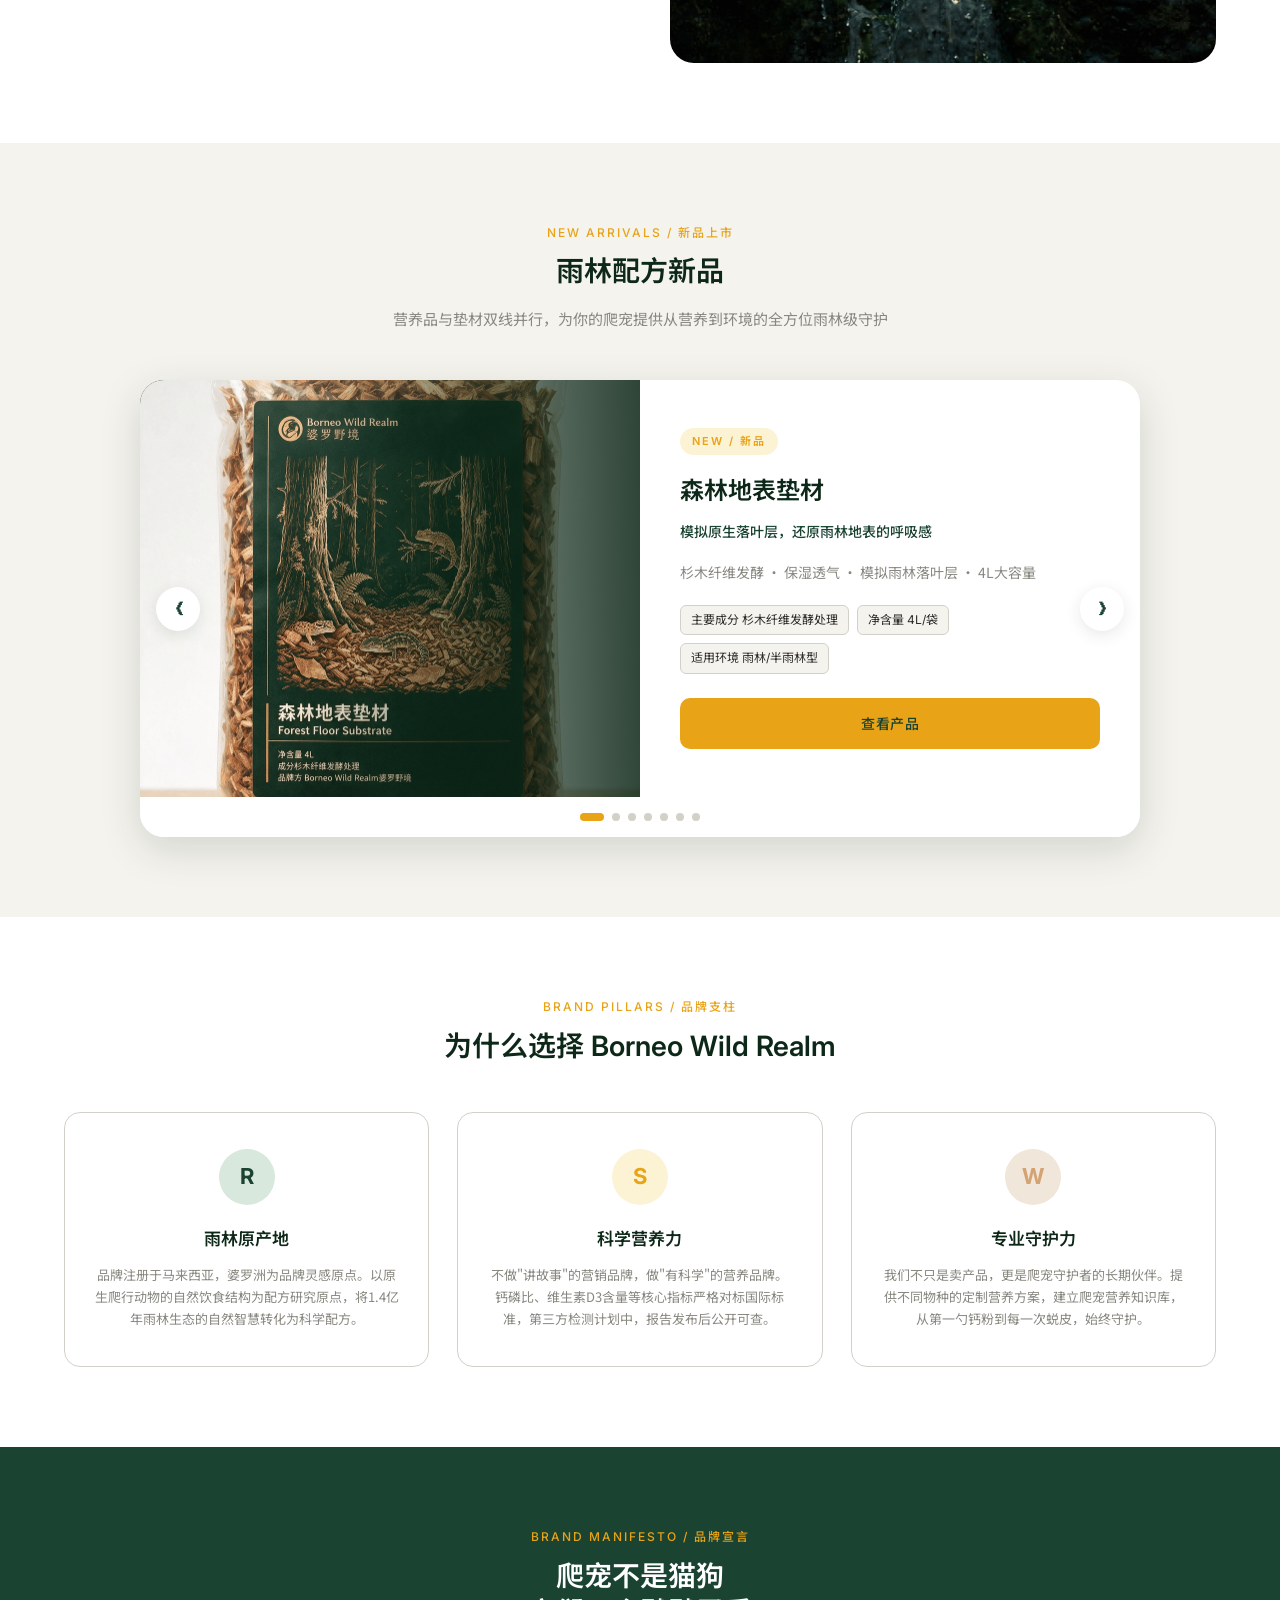
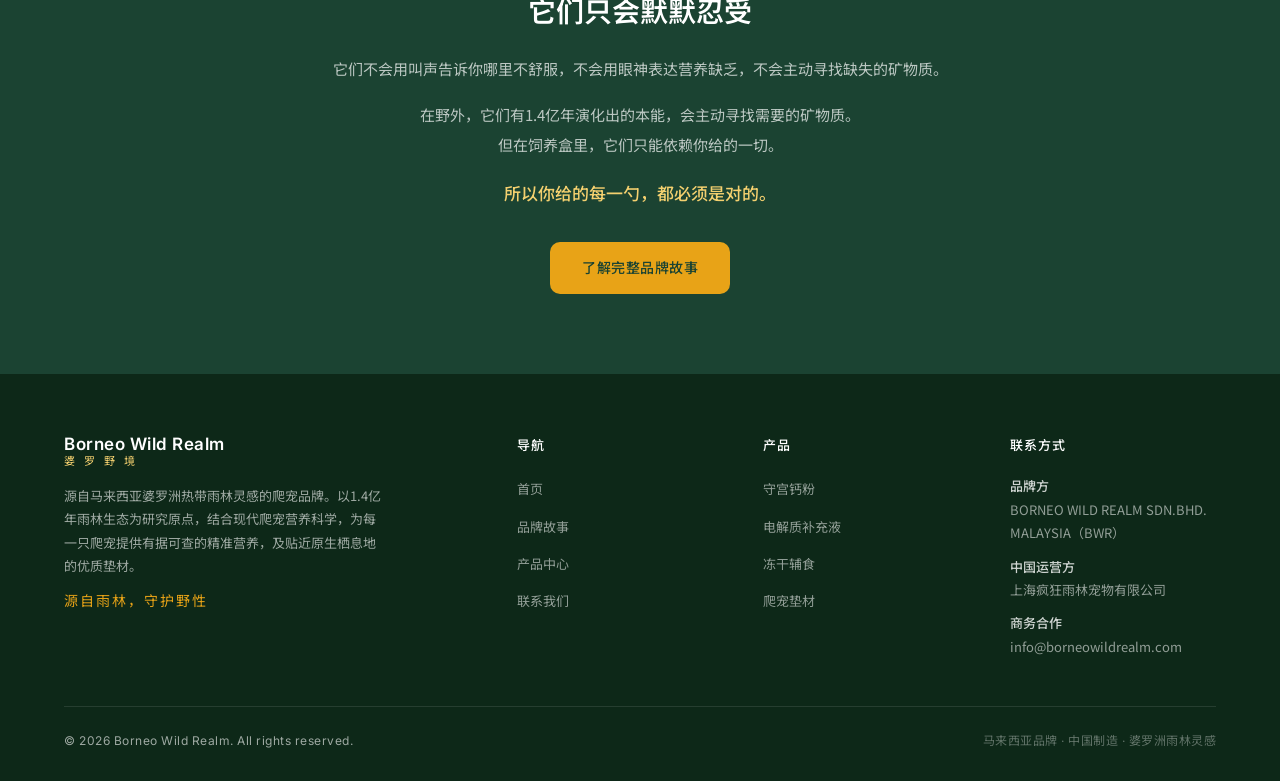
==== commit 80b3e291: "cache-bust: add ?v=2 to image paths in index.html" ====
--- a/index.html
+++ b/index.html
@@ -137,7 +137,7 @@
         </div>
         <div class="brand-intro-visual fade-in fade-in-delay-1">
           <!-- 雨林守宫 SVG 插画 -->
-          <img src="images/about-bg.png" alt="婆罗洲雨林" loading="lazy">
+          <img src="images/about-bg.png?v=2" alt="婆罗洲雨林" loading="lazy">
         </div>
       </div>
     </div>
--- a/css/style.css
+++ b/css/style.css
@@ -909,9 +909,11 @@
   aspect-ratio: 4 / 5;
 }
 
-.brand-intro-visual svg {
+.brand-intro-visual img {
   width: 100%;
   height: 100%;
+  object-fit: cover;
+  display: block;
 }
 
 /* ============================================
@@ -1158,6 +1160,12 @@
 .rainforest-illustration svg {
   width: 100%;
   display: block;
+}
+
+.rainforest-illustration img {
+  width: 100%;
+  display: block;
+  border-radius: var(--bw-radius-xl);
 }
 
 .rainforest-caption {
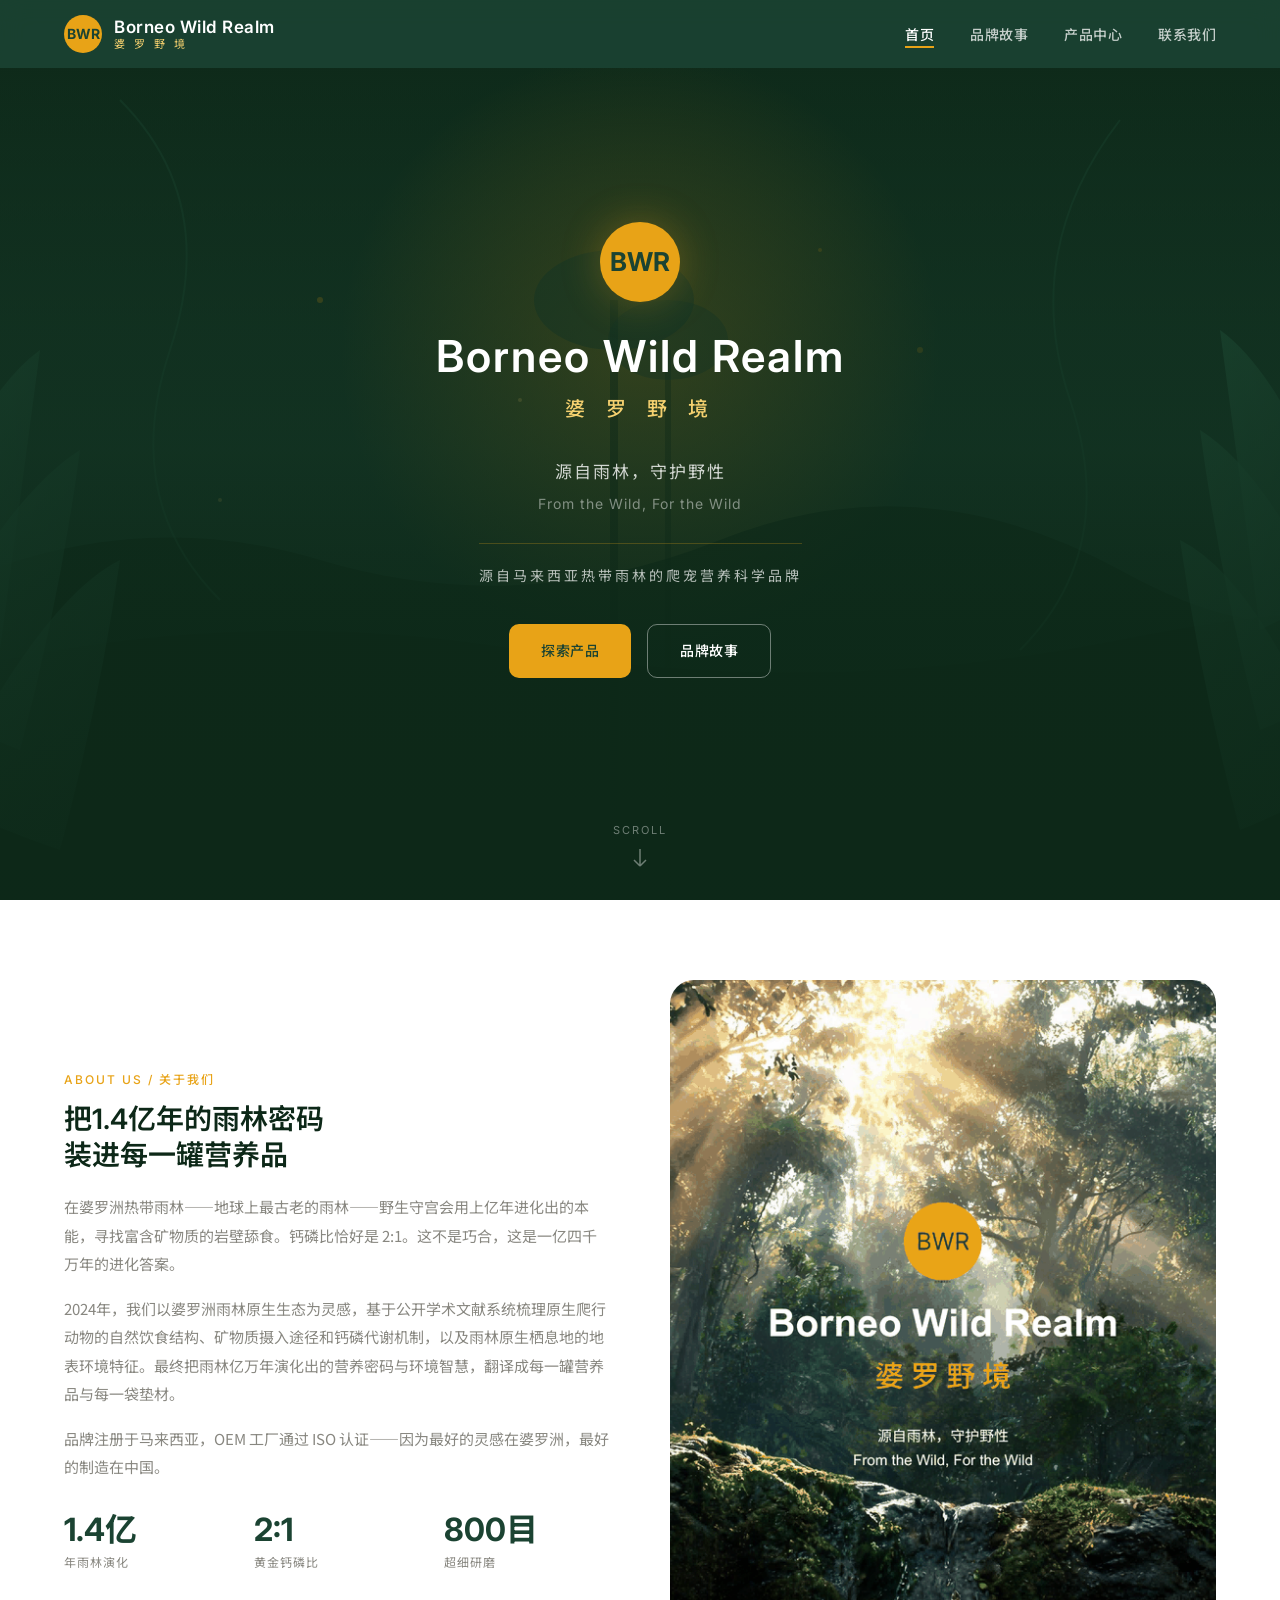
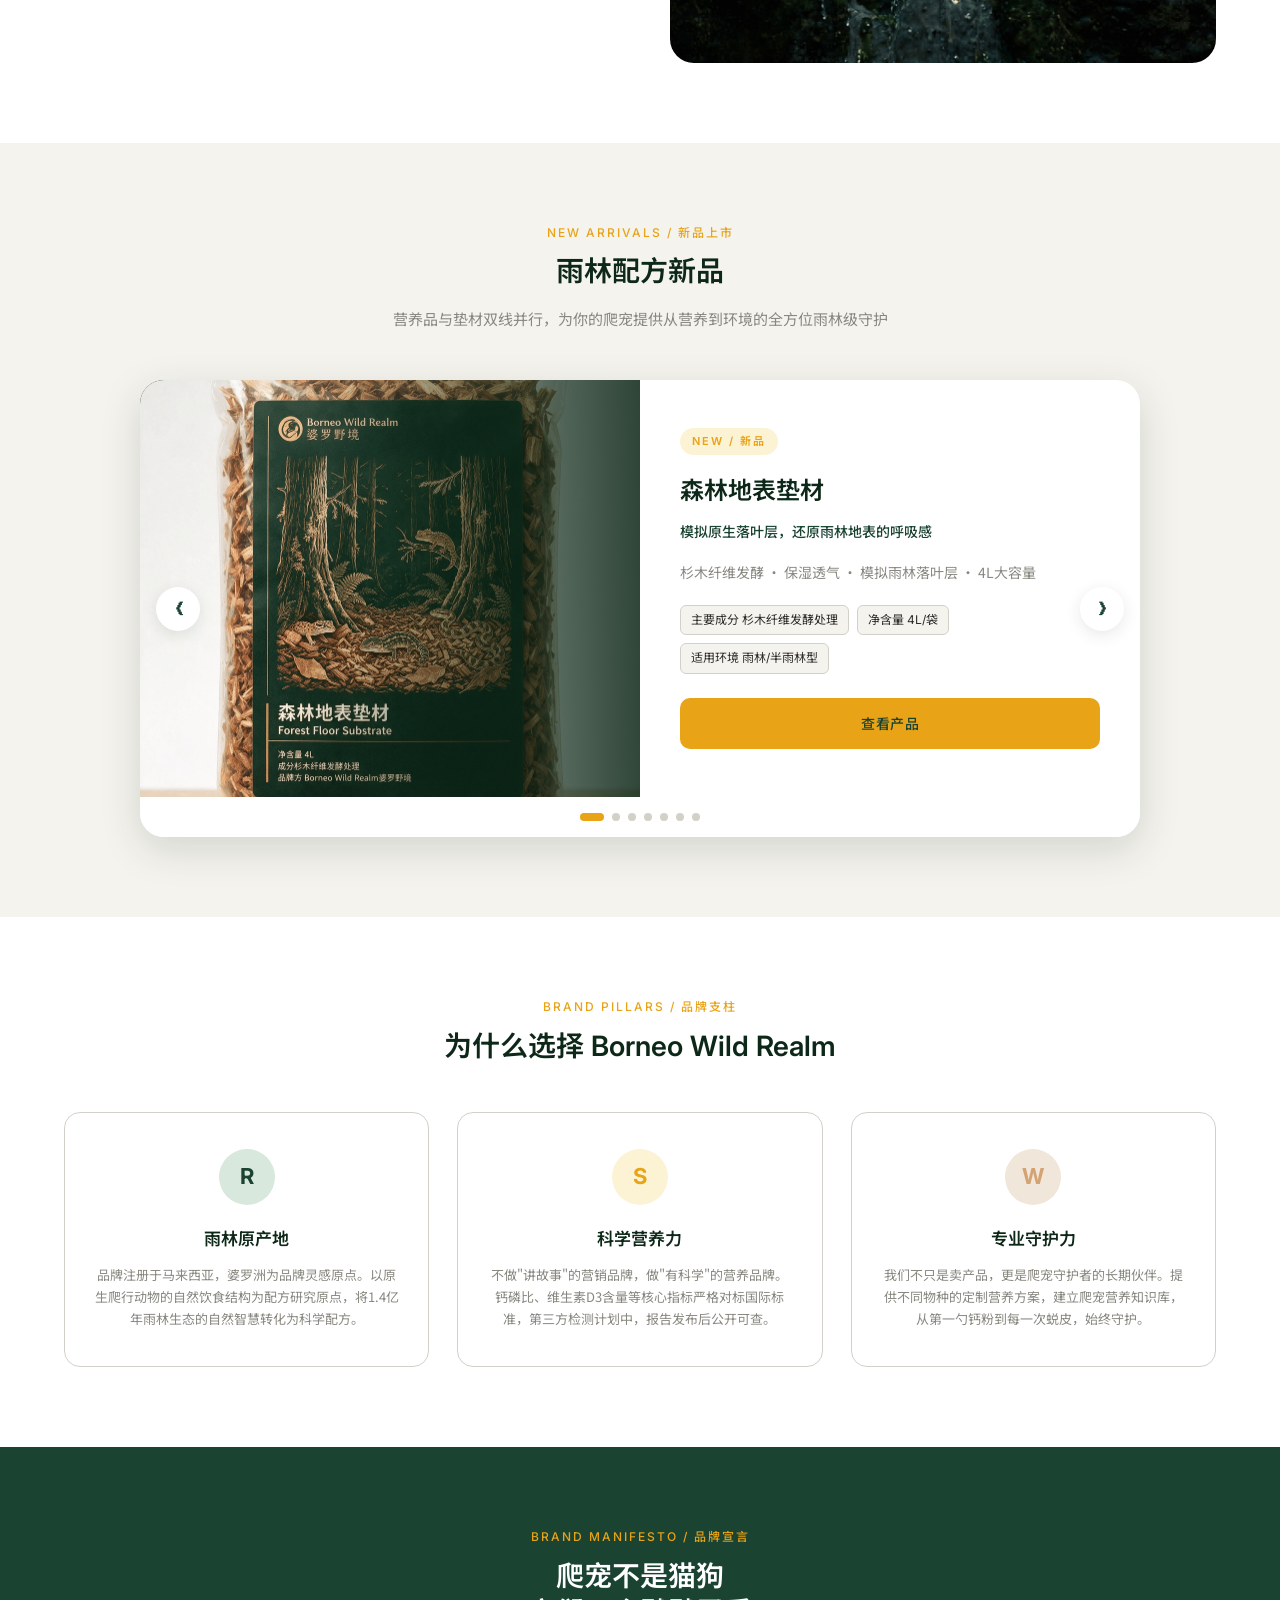
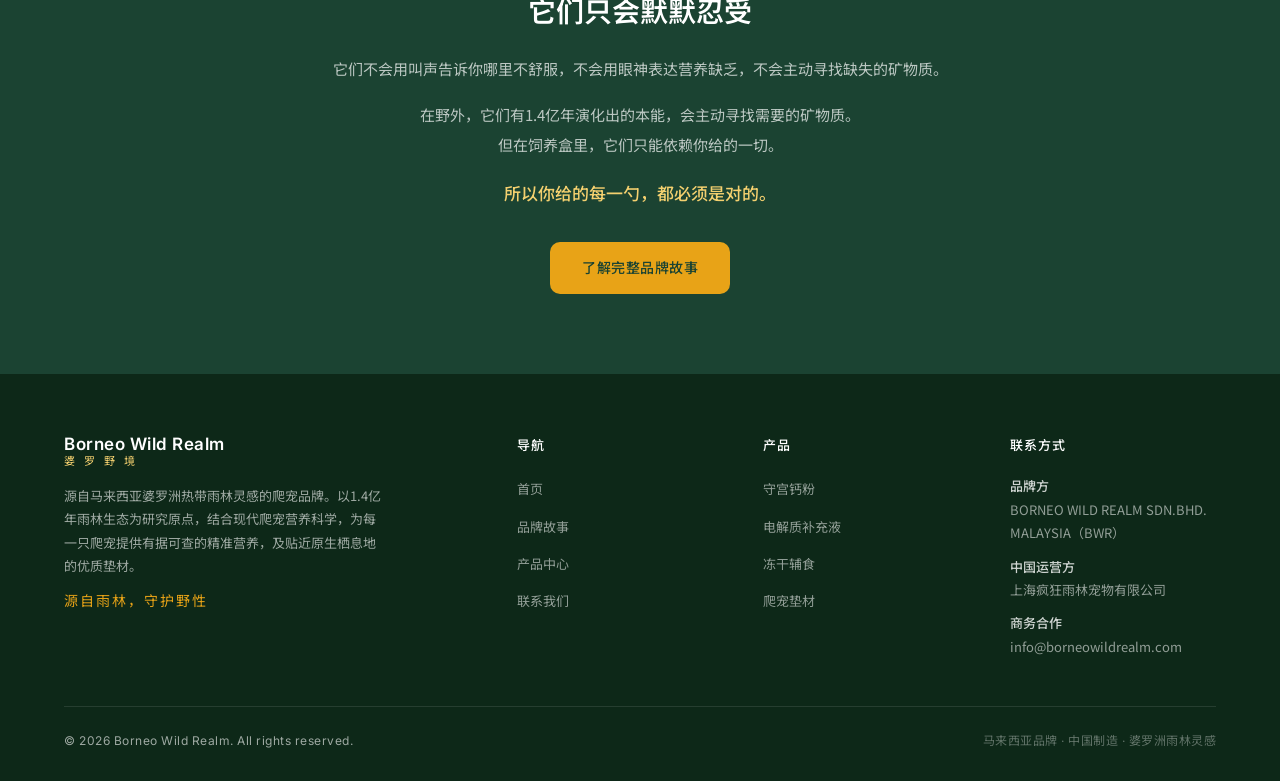
==== commit ea672735: "update hero business line text" ====
--- a/index.html
+++ b/index.html
@@ -97,7 +97,7 @@
       <div class="cn-name">婆 罗 野 境</div>
       <div class="slogan">源自雨林，守护野性</div>
       <div class="slogan-en">From the Wild, For the Wild</div>
-      <div class="hero-business-line">专注爬宠营养品与垫材 · 钙粉/电解质/冻干零食 + 森林地表/松树皮/雨林/玉米芯垫材</div>
+      <div class="hero-business-line">源自马来西亚热带雨林的爬宠营养科学品牌</div>
       <div class="hero-actions">
         <a href="products.html" class="btn btn-primary">探索产品</a>
         <a href="story.html" class="btn btn-outline">品牌故事</a>
